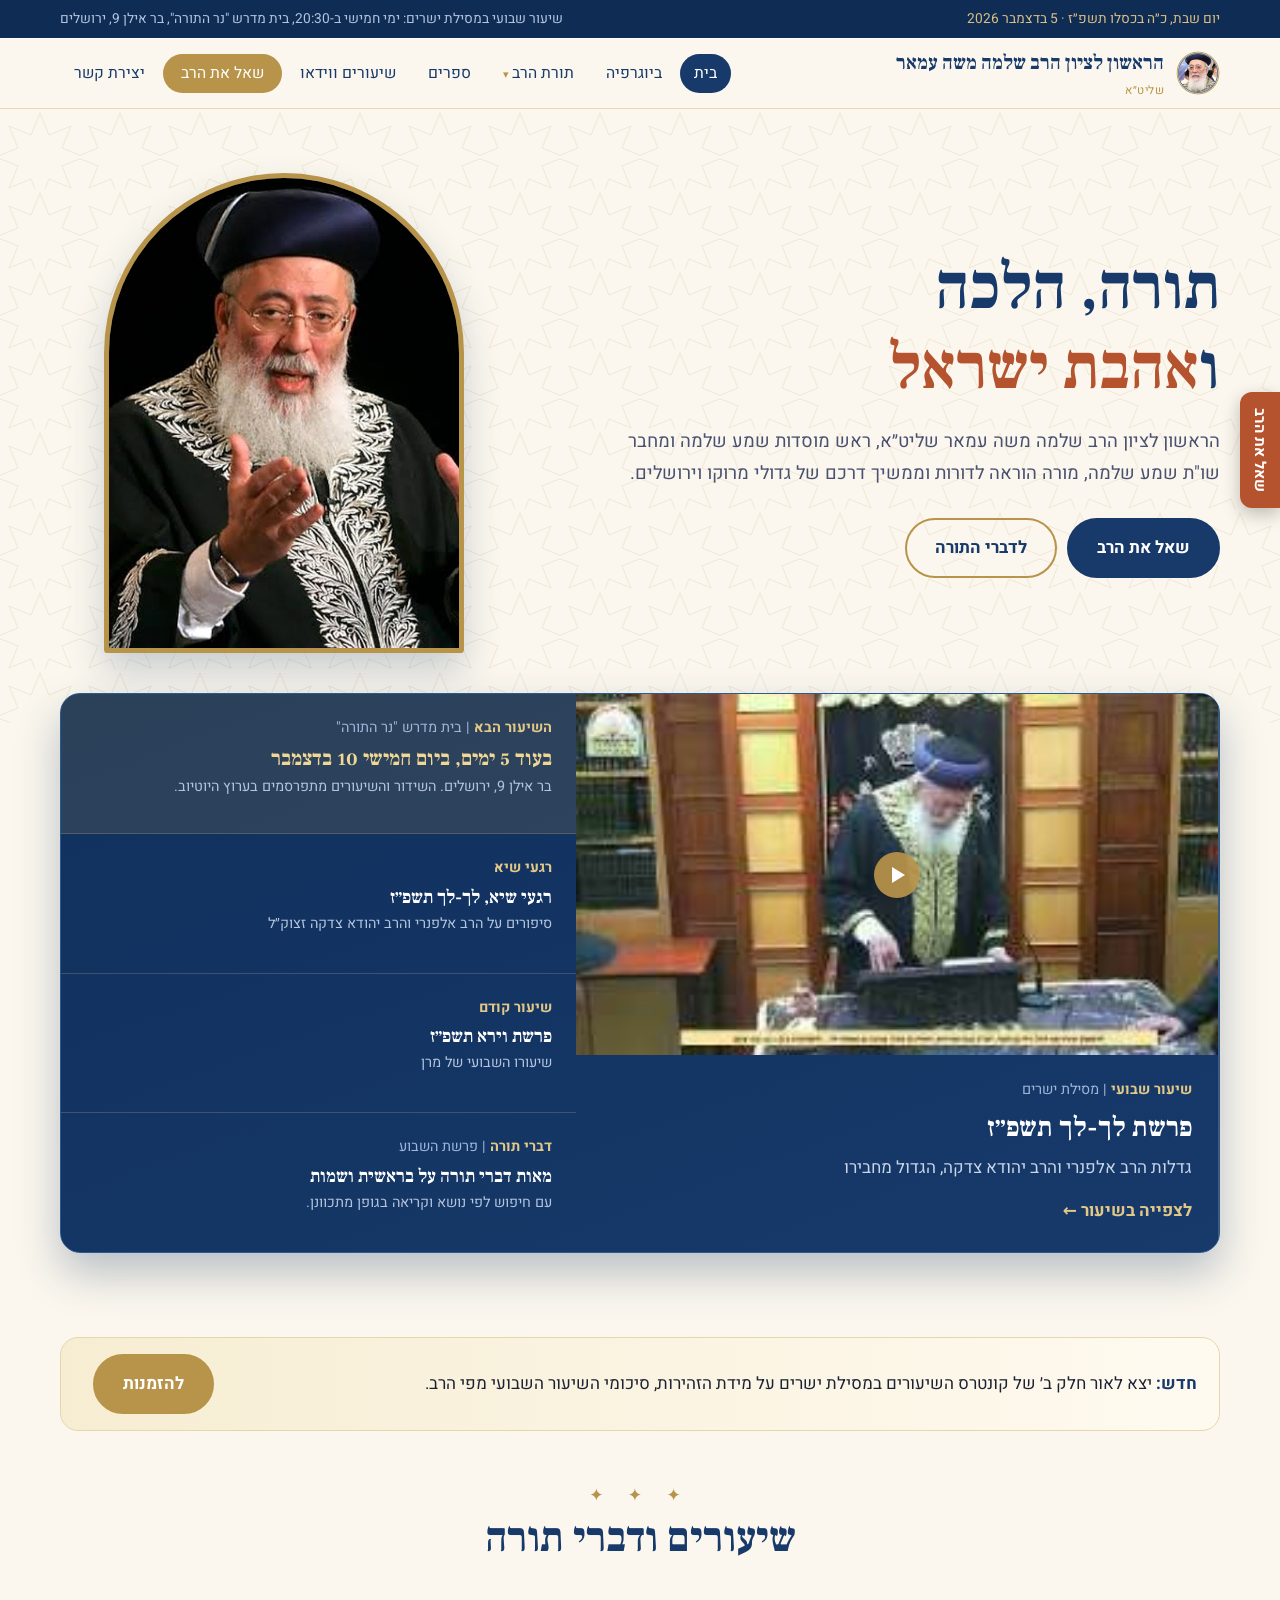
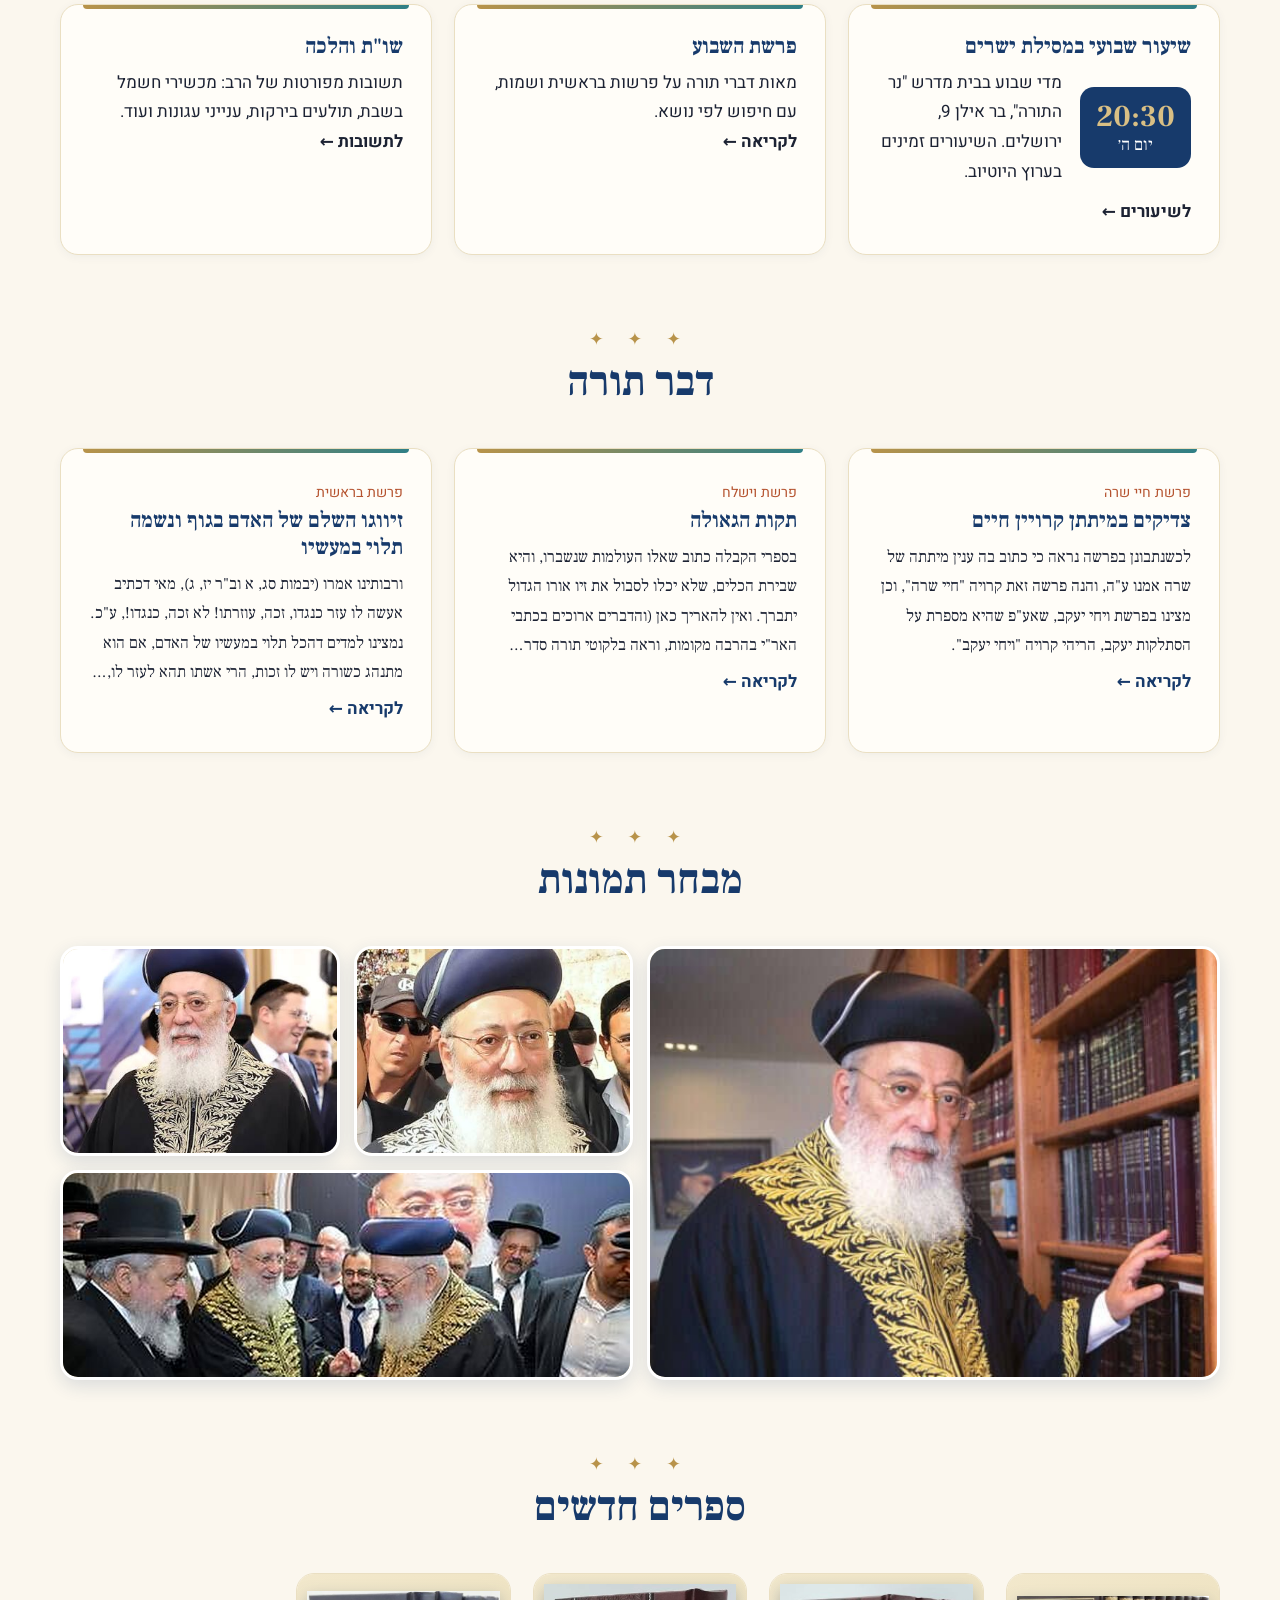
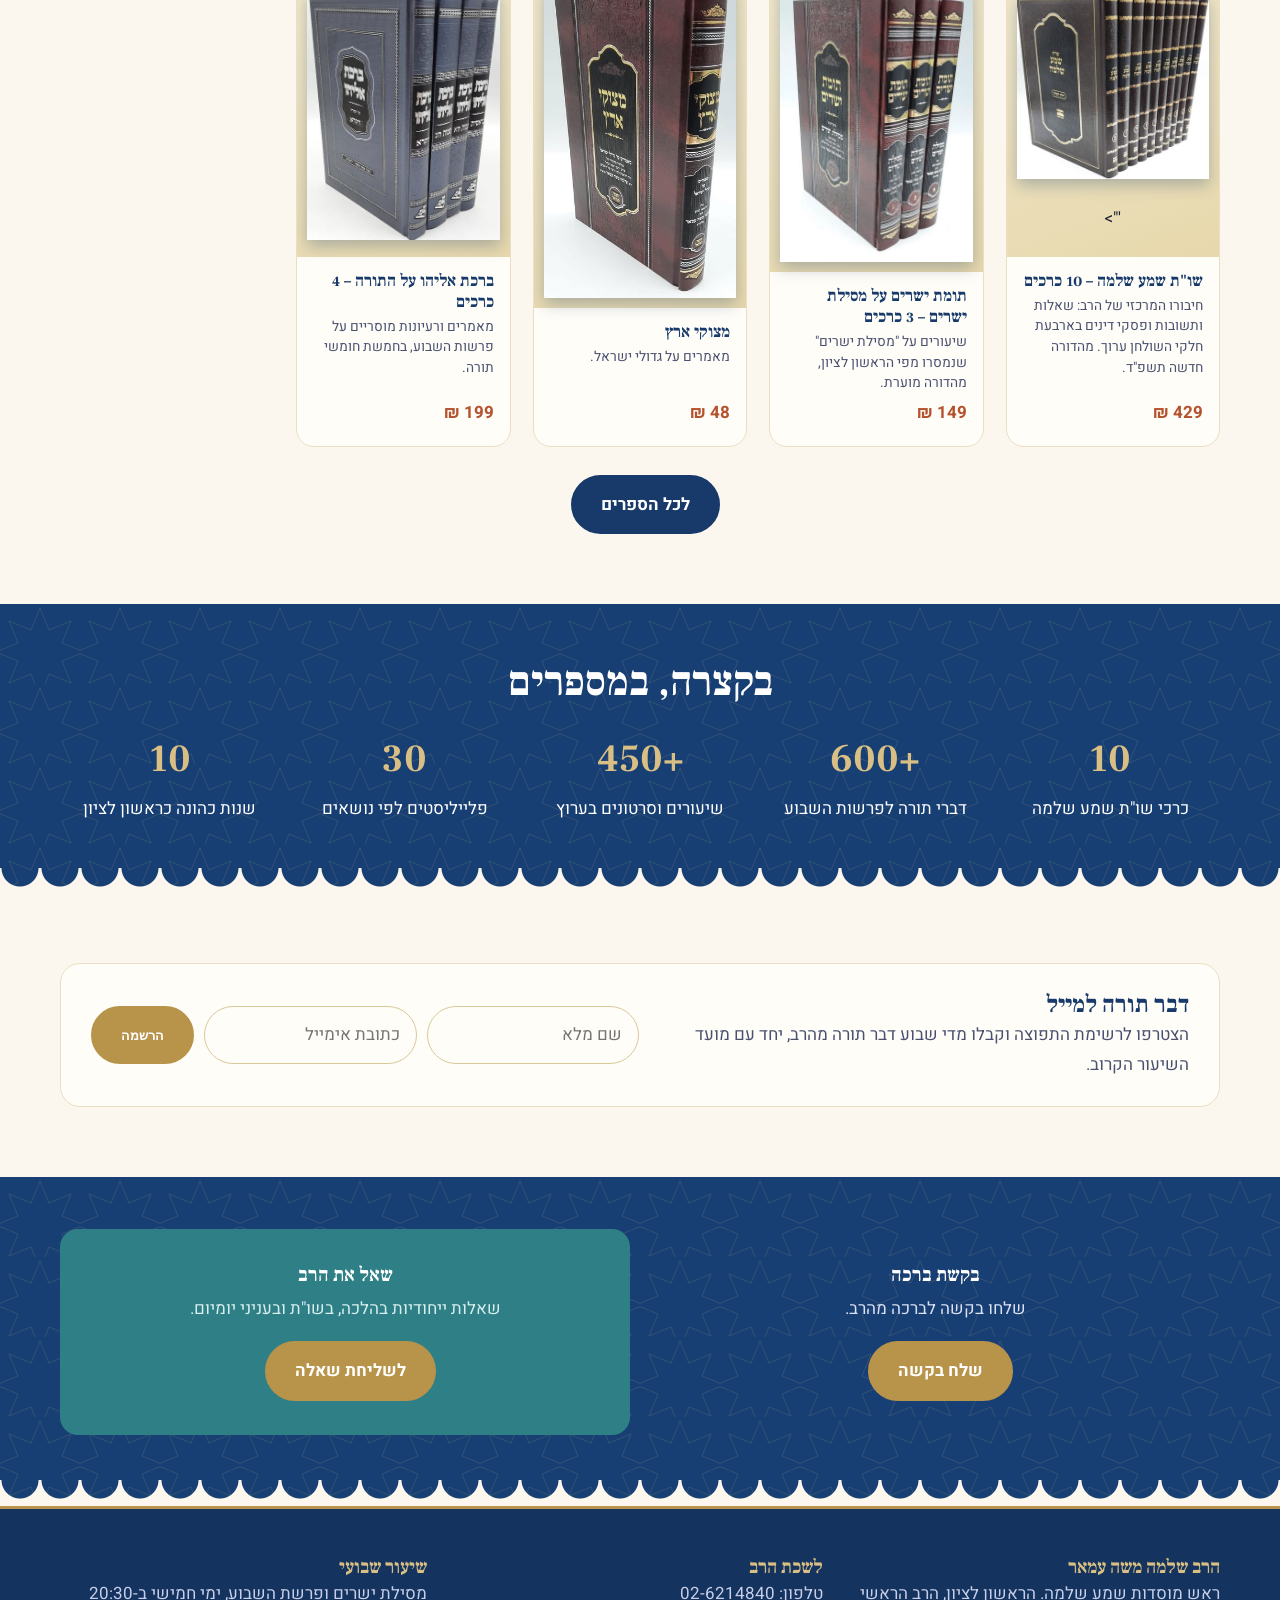
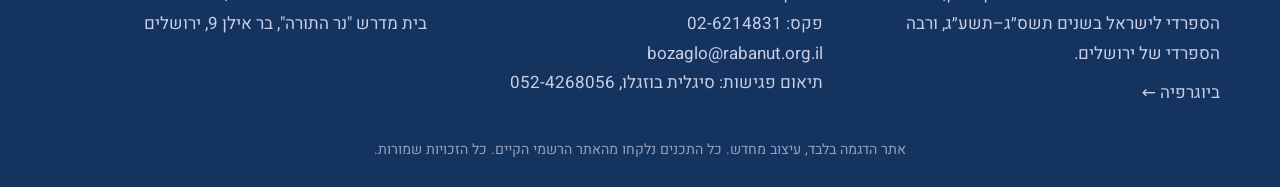
==== index.html @ 6f45eb33 "Add files via upload" ====
<!doctype html><html lang="he" dir="rtl"><head><meta charset="utf-8"><meta name="robots" content="noindex,nofollow"><meta name="viewport" content="width=device-width,initial-scale=1"><title>בית | הראשון לציון הרב שלמה משה עמאר</title><meta name="description" content="האתר הרשמי (הדגמה) של הראשון לציון הרב שלמה משה עמאר שליט״א"><link rel="preconnect" href="https://fonts.googleapis.com"><link href="https://fonts.googleapis.com/css2?family=Frank+Ruhl+Libre:wght@500;700;900&family=Heebo:wght@300;400;500;700&display=swap" rel="stylesheet"><link rel="stylesheet" href="style.css"><script src="app.js" defer></script><script src="reader.js" defer></script></head><body data-page="home">
<header><div class="wrap nav"><a class="brand" href="index.html"><img class="star" src="img/logo.png" alt="" width="44" height="44"><span>הראשון לציון הרב שלמה משה עמאר<small>שליט״א</small></span></a>
<button class="burger" aria-label="תפריט">☰</button><nav><ul><li><a href="index.html">בית</a></li><li><a href="bio.html">ביוגרפיה</a></li><li class="dd"><a href="parasha.html">תורת הרב</a><ul><li><a href="parasha.html">פרשת השבוע</a></li><li><a href="shut.html">שו"ת והלכה</a></li><li><a href="shira.html">שירה ותפילה</a></li></ul></li><li><a href="books.html">ספרים</a></li><li><a href="videos.html">שיעורים ווידאו</a></li><li><a href="ask.html">שאל את הרב</a></li><li><a href="contact.html">יצירת קשר</a></li></ul></nav></div></header>

<div class="hero zel"><div class="wrap"><div><h1>תורה, הלכה<br>ו<span>אהבת ישראל</span></h1><p>הראשון לציון הרב שלמה משה עמאר שליט״א, ראש מוסדות שמע שלמה ומחבר שו"ת שמע שלמה, מורה הוראה לדורות וממשיך דרכם של גדולי מרוקו וירושלים.</p><a class="btn" href="ask.html">שאל את הרב</a><a class="btn ghost" href="parasha.html">לדברי התורה</a></div>
<div class="arch photo"><img src="img/hero.jpg" alt="הראשון לציון הרב שלמה משה עמאר" width="600" height="400"></div></div></div>
<section class="board-s"><div class="wrap"><div class="board" id="board" aria-label="חדשות ושיעורים אחרונים"></div></div></section>
<section style="padding-bottom:20px"><div class="wrap"><div class="notice"><span><b>חדש:</b> יצא לאור חלק ב׳ של קונטרס השיעורים במסילת ישרים על מידת הזהירות, סיכומי השיעור השבועי מפי הרב.</span><a class="btn" href="contact.html#orders">להזמנות</a></div></div></section>
<section style="padding-top:30px"><div class="wrap"><div class="title"><div class="orn">✦ ✦ ✦</div><h2>שיעורים ודברי תורה</h2></div>
<div class="cards"><div class="card"><h3>שיעור שבועי במסילת ישרים</h3><div class="lesson"><div class="time"><b>20:30</b>יום ה׳</div><p>מדי שבוע בבית מדרש "נר התורה", בר אילן 9, ירושלים. השיעורים זמינים בערוץ היוטיוב.</p></div><p style="margin-top:10px"><a href="videos.html"><b>לשיעורים ←</b></a></p></div>
<div class="card"><h3>פרשת השבוע</h3><p>מאות דברי תורה על פרשות בראשית ושמות, עם חיפוש לפי נושא.</p><p><a href="parasha.html"><b>לקריאה ←</b></a></p></div>
<div class="card"><h3>שו"ת והלכה</h3><p>תשובות מפורטות של הרב: מכשירי חשמל בשבת, תולעים בירקות, ענייני עגונות ועוד.</p><p><a href="shut.html"><b>לתשובות ←</b></a></p></div></div></div></section>
<section style="padding-top:0"><div class="wrap"><div class="title"><div class="orn">✦ ✦ ✦</div><h2>דבר תורה</h2></div><div class="cards" id="dvar"></div></div></section>
<section style="padding-top:0"><div class="wrap"><div class="title"><div class="orn">✦ ✦ ✦</div><h2>מבחר תמונות</h2></div><div class="gal" id="gal"><figure class="g big"><img loading="lazy" src="img/g6.jpg" alt="בספרייה"></figure><figure class="g"><img loading="lazy" src="img/g4.jpg" alt="פורטרט בבית המדרש"></figure><figure class="g"><img loading="lazy" src="img/g5.jpg" alt="באירוע"></figure><figure class="g wide"><img loading="lazy" src="img/g1.jpg" alt="פגישה באירוע"></figure></div></div></section>
<section style="padding-top:0"><div class="wrap"><div class="title"><div class="orn">✦ ✦ ✦</div><h2>ספרים חדשים</h2></div><div class="books" id="featured"></div><p style="text-align:center;margin-top:28px"><a class="btn" href="books.html" style="background:var(--blue);color:#fff;border-color:var(--blue)">לכל הספרים</a></p></div></section>
<div class="band zel stats-b"><div class="wrap"><div class="title"><h2>בקצרה, במספרים</h2></div><div class="stats"><div class="stat"><b>10</b>כרכי שו"ת שמע שלמה</div><div class="stat"><b>600+</b>דברי תורה לפרשות השבוע</div><div class="stat"><b>450+</b>שיעורים וסרטונים בערוץ</div><div class="stat"><b>30</b>פלייליסטים לפי נושאים</div><div class="stat"><b>10</b>שנות כהונה כראשון לציון</div></div></div></div>
<section><div class="wrap"><form class="newsl"><div><h2>דבר תורה למייל</h2><p>הצטרפו לרשימת התפוצה וקבלו מדי שבוע דבר תורה מהרב, יחד עם מועד השיעור הקרוב.</p></div><div class="nf"><input type="text" placeholder="שם מלא" aria-label="שם מלא"><input type="email" placeholder="כתובת אימייל" aria-label="אימייל"><button class="btn" type="submit">הרשמה</button></div></form></div></section>
<div class="band zel"><div class="wrap ask"><div class="cta"><h3>בקשת ברכה</h3><p>שלחו בקשה לברכה מהרב.</p><a class="btn" href="contact.html">שלח בקשה</a></div><div class="cta terra"><h3>שאל את הרב</h3><p>שאלות ייחודיות בהלכה, בשו"ת ובעניני יומיום.</p><a class="btn" href="ask.html">לשליחת שאלה</a></div></div></div><footer><div class="wrap"><div class="cols"><div><h3>הרב שלמה משה עמאר</h3><p>ראש מוסדות שמע שלמה. הראשון לציון, הרב הראשי הספרדי לישראל בשנים תשס״ג–תשע״ג, ורבה הספרדי של ירושלים.</p><p style="margin-top:10px"><a href="bio.html">ביוגרפיה ←</a></p></div><div><h3>לשכת הרב</h3><p>טלפון: 02-6214840<br>פקס: 02-6214831<br>bozaglo@rabanut.org.il<br>תיאום פגישות: סיגלית בוזגלו, 052-4268056</p></div><div><h3>שיעור שבועי</h3><p>מסילת ישרים ופרשת השבוע, ימי חמישי ב-20:30<br>בית מדרש "נר התורה", בר אילן 9, ירושלים</p></div></div><small>אתר הדגמה בלבד, עיצוב מחדש. כל התכנים נלקחו מהאתר הרשמי הקיים. כל הזכויות שמורות.</small></div></footer></body></html>
---- style.css ----
:root{--blue:#10285c;--blue2:#1b3d86;--gold:#c8a24b;--gold2:#e6cf8f;--ivory:#f8f2e4;--paper:#fffaf0;--terra:#b5532f;--ink:#1c2233;--r:18px}
*{box-sizing:border-box;margin:0}html{scroll-behavior:smooth}
body{font-family:'Heebo',system-ui,sans-serif;background:var(--ivory);color:var(--ink);line-height:1.75;font-size:17px;direction:rtl}
h1,h2,h3{font-family:'Frank Ruhl Libre',serif;color:var(--blue);line-height:1.25}
a{color:inherit;text-decoration:none}img{max-width:100%;display:block}
.wrap{width:min(1160px,100% - 32px);margin-inline:auto}
.zel{background-color:var(--blue);background-image:url("data:image/svg+xml,%3Csvg xmlns='http://www.w3.org/2000/svg' width='80' height='80' viewBox='0 0 80 80'%3E%3Cg fill='none' stroke='%23c8a24b' stroke-opacity='.28' stroke-width='1.2'%3E%3Cpath d='M40 4l9 22 22-9-9 22 22 9-22 9 9 22-22-9-9 22-9-22-22 9 9-22-22-9 22-9-9-22 22 9z'/%3E%3Ccircle cx='40' cy='40' r='9'/%3E%3C/g%3E%3C/svg%3E")}
/* header */
header{position:sticky;top:0;z-index:50;background:rgba(16,40,92,.97);backdrop-filter:blur(8px);border-bottom:3px solid var(--gold)}
.nav{display:flex;align-items:center;justify-content:space-between;height:70px}
.brand{display:flex;align-items:center;gap:12px;color:#fff;font-family:'Frank Ruhl Libre',serif;font-size:1.25rem;font-weight:700}
.brand small{display:block;font-family:Heebo;font-weight:400;font-size:.72rem;color:var(--gold2);letter-spacing:.5px}
.star{width:36px;height:36px;color:var(--gold)}
nav ul{display:flex;gap:4px;list-style:none;padding:0}
nav a{color:#fff;padding:8px 14px;border-radius:999px;font-size:.98rem;transition:.2s}
nav a:hover,nav a.on{background:var(--gold);color:var(--blue)}
.burger{display:none;background:none;border:0;color:#fff;font-size:30px;cursor:pointer}
@media(max-width:860px){.burger{display:block}nav{position:absolute;top:70px;inset-inline:0;background:var(--blue);max-height:0;overflow:hidden;transition:max-height .3s}
nav.open{max-height:420px;border-bottom:3px solid var(--gold)}nav ul{flex-direction:column;padding:12px 16px}nav a{display:block}}
/* hero */
.hero{color:#fff;padding:70px 0 90px;position:relative;overflow:hidden}
.hero .wrap{display:grid;grid-template-columns:1.2fr .8fr;gap:40px;align-items:center}
.hero h1{color:#fff;font-size:clamp(2.2rem,5.5vw,4rem)}
.hero h1 span{color:var(--gold2)}
.hero p{color:#e5e9f7;font-size:1.15rem;max-width:34em;margin:18px 0 28px}
.btn{display:inline-block;background:var(--gold);color:var(--blue);padding:13px 28px;border-radius:999px;font-weight:700;border:2px solid var(--gold);transition:.2s;margin-inline-end:10px}
.btn:hover{transform:translateY(-2px);background:var(--gold2)}
.btn.ghost{background:transparent;color:#fff;border-color:var(--gold2)}.btn.ghost:hover{background:rgba(255,255,255,.1)}
.arch{aspect-ratio:3/4;max-width:360px;margin-inline:auto;width:100%;border-radius:999px 999px 24px 24px;border:6px solid var(--gold);background:linear-gradient(160deg,#1b3d86,#0b1c44);display:grid;place-items:center;text-align:center;padding:30px;color:var(--gold2);box-shadow:0 20px 50px rgba(0,0,0,.35)}
.arch img{width:100%;height:100%;object-fit:cover;border-radius:inherit}
.arch span{font-size:.95rem;opacity:.85}
.hero::after,.band::after{content:"";position:absolute;inset-inline:0;bottom:-1px;height:26px;background:radial-gradient(circle at 20px 0,transparent 18px,var(--ivory) 19px) 0 0/40px 26px repeat-x}
@media(max-width:860px){.hero{padding:44px 0 70px}.hero .wrap{grid-template-columns:1fr}.arch{max-width:260px;order:-1}}
/* sections */
section{padding:70px 0}
.title{text-align:center;margin-bottom:40px}.title h2{font-size:clamp(1.8rem,4vw,2.6rem)}
.title .orn{color:var(--gold);letter-spacing:10px;font-size:1.1rem}
.cards{display:grid;grid-template-columns:repeat(auto-fit,minmax(260px,1fr));gap:22px}
.card{background:var(--paper);border:1px solid #e4d6ad;border-radius:var(--r);padding:28px;box-shadow:0 6px 18px rgba(16,40,92,.07);position:relative}
.card::before{content:"";position:absolute;inset-inline:22px;top:0;height:4px;background:var(--gold);border-radius:0 0 6px 6px}
.card h3{font-size:1.35rem;margin-bottom:8px}
.card .ic{font-size:30px;color:var(--gold);margin-bottom:6px}
.lesson{display:grid;grid-template-columns:auto 1fr;gap:18px;align-items:center}
.time{background:var(--blue);color:#fff;border-radius:14px;padding:12px 16px;text-align:center;font-family:'Frank Ruhl Libre';line-height:1.2}.time b{display:block;font-size:1.9rem;color:var(--gold2)}
.ask{display:grid;grid-template-columns:1fr 1fr;gap:20px}
@media(max-width:700px){.ask{grid-template-columns:1fr}}
.cta{border-radius:var(--r);padding:34px;color:#fff;text-align:center}.cta h3{color:#fff}.cta p{color:#dbe2f5;margin:6px 0 18px}
.cta.terra{background:var(--terra)}.cta.terra p{color:#fde7dc}
/* books */
.bar{display:flex;flex-wrap:wrap;gap:8px;justify-content:center;margin-bottom:28px}
.chip{border:2px solid var(--blue);background:transparent;color:var(--blue);padding:7px 18px;border-radius:999px;cursor:pointer;font:inherit;font-size:.95rem}
.chip.on,.chip:hover{background:var(--blue);color:#fff}
.books{display:grid;grid-template-columns:repeat(auto-fill,minmax(190px,1fr));gap:22px}
.book{background:var(--paper);border:1px solid #e4d6ad;border-radius:var(--r);overflow:hidden;display:flex;flex-direction:column;transition:.25s}
.book:hover{transform:translateY(-6px);box-shadow:0 16px 30px rgba(16,40,92,.18)}
.cover{aspect-ratio:3/4;background:var(--blue);display:grid;place-items:center;padding:10px;position:relative}
.cover img{width:100%;height:100%;object-fit:contain;filter:drop-shadow(0 6px 10px rgba(0,0,0,.4))}
.cover .ph{color:var(--gold2);font-family:'Frank Ruhl Libre';text-align:center;font-size:1.2rem;padding:14px;border:2px solid var(--gold);border-radius:12px}
.book .info{padding:14px 16px 18px;display:flex;flex-direction:column;gap:4px;flex:1}
.book h3{font-size:1.05rem}.book p{font-size:.86rem;color:#4a5170;line-height:1.5;flex:1}
.price{color:var(--terra);font-weight:700}
/* bio */
.timeline{position:relative;max-width:760px;margin:auto;padding-inline-start:30px;border-inline-start:3px solid var(--gold)}
.tl{position:relative;margin-bottom:26px}.tl::before{content:"";position:absolute;inset-inline-start:-40px;top:8px;width:16px;height:16px;border-radius:50%;background:var(--blue);border:3px solid var(--gold)}
.tl b{font-family:'Frank Ruhl Libre';color:var(--terra);font-size:1.1rem}
.stats{display:grid;grid-template-columns:repeat(auto-fit,minmax(150px,1fr));gap:16px;text-align:center}
.stat b{display:block;font-family:'Frank Ruhl Libre';font-size:2.4rem;color:var(--gold2)}
/* video */
.vids{display:grid;grid-template-columns:repeat(auto-fill,minmax(280px,1fr));gap:22px}
.vid{border-radius:var(--r);overflow:hidden;background:var(--paper);border:1px solid #e4d6ad}
.vid .frame{aspect-ratio:16/9;background:var(--blue);display:grid;place-items:center;color:var(--gold2);text-align:center}
.vid iframe{width:100%;height:100%;border:0}.vid h3{padding:12px 16px 16px;font-size:1.05rem}
.band{color:#fff;position:relative;padding:56px 0 76px}.band h2{color:#fff}
/* forms */
form{display:grid;gap:14px;max-width:560px;margin:auto}
input,textarea,select{font:inherit;padding:13px 16px;border:2px solid #d9c892;border-radius:12px;background:#fff;width:100%;direction:rtl}
input:focus,textarea:focus{outline:3px solid var(--gold2);border-color:var(--gold)}
footer{background:#0b1c44;color:#c7cfe8;padding:46px 0 24px;border-top:4px solid var(--gold)}
footer .cols{display:grid;grid-template-columns:repeat(auto-fit,minmax(220px,1fr));gap:30px}footer h3{color:var(--gold2);font-size:1.2rem}
footer small{display:block;text-align:center;margin-top:30px;opacity:.7}
.page-h{color:#fff;padding:54px 0 70px;text-align:center;position:relative}.page-h h1{color:#fff;font-size:clamp(2rem,5vw,3rem)}.page-h p{color:var(--gold2)}
.page-h::after{content:"";position:absolute;inset-inline:0;bottom:-1px;height:26px;background:radial-gradient(circle at 20px 0,transparent 18px,var(--ivory) 19px) 0 0/40px 26px repeat-x}
.note{background:#fff3cf;border:1px dashed var(--gold);border-radius:12px;padding:12px 16px;font-size:.9rem;margin-bottom:24px;text-align:center}
.prose{max-width:760px;margin:auto}.prose p{margin-bottom:16px}
@media(prefers-reduced-motion:reduce){*{transition:none!important;scroll-behavior:auto!important}}
@media(max-width:520px){.brand{font-size:.92rem;gap:8px;line-height:1.2}.brand small{display:none}.star{width:30px;height:30px;flex:none}.nav{height:64px}nav{top:64px}}
/* soft modern moroccan refinement */
:root{--blue:#173a6b;--blue2:#2a5a8f;--gold:#b8934a;--gold2:#d9bf84;--ivory:#fbf7ee;--paper:#fffdf8;--terra:#b5532f;--teal:#2f7f86}
body{background:var(--ivory)}
.zel{background-color:#183f73;background-image:url("data:image/svg+xml,%3Csvg xmlns='http://www.w3.org/2000/svg' width='80' height='80' viewBox='0 0 80 80'%3E%3Cg fill='none' stroke='%23d9bf84' stroke-opacity='.13' stroke-width='1'%3E%3Cpath d='M40 4l9 22 22-9-9 22 22 9-22 9 9 22-22-9-9 22-9-22-22 9 9-22-22-9 22-9-9-22 22 9z'/%3E%3C/g%3E%3C/svg%3E")}
header{background:rgba(251,247,238,.96);border-bottom:1px solid #e6d9b4;box-shadow:0 1px 0 #fff inset}
.brand{color:var(--blue)}.brand small{color:var(--gold)}.star{color:var(--gold)}
nav a{color:var(--blue)}nav a:hover,nav a.on{background:var(--blue);color:#fff}
.burger{color:var(--blue)}
@media(max-width:860px){nav{background:var(--ivory)}nav.open{border-bottom:1px solid #e6d9b4}}
.hero.zel{background-color:var(--ivory);background-image:url("data:image/svg+xml,%3Csvg xmlns='http://www.w3.org/2000/svg' width='80' height='80' viewBox='0 0 80 80'%3E%3Cg fill='none' stroke='%23b8934a' stroke-opacity='.16' stroke-width='1'%3E%3Cpath d='M40 4l9 22 22-9-9 22 22 9-22 9 9 22-22-9-9 22-9-22-22 9 9-22-22-9 22-9-9-22 22 9z'/%3E%3C/g%3E%3C/svg%3E");color:var(--ink)}
.hero h1{color:var(--blue)}.hero h1 span{color:var(--terra)}.hero p{color:#4a5170}
.hero .btn{background:var(--blue);border-color:var(--blue);color:#fff}.hero .btn:hover{background:var(--blue2)}
.hero .btn.ghost{background:transparent;color:var(--blue);border-color:var(--gold)}.hero .btn.ghost:hover{background:#f3ead2}
.arch{border:0;background:none;box-shadow:none;padding:0;border-radius:0;aspect-ratio:3/4}.arch svg{width:100%;height:100%;filter:drop-shadow(0 14px 22px rgba(23,58,107,.18))}
.hero::after{background:radial-gradient(circle at 20px 0,transparent 18px,var(--ivory) 19px) 0 0/40px 26px repeat-x}
.hero.zel::after{display:none}
.hero{padding:64px 0 70px}
.page-h.zel{background-color:var(--ivory);background-image:none;border-bottom:1px solid #e6d9b4}.page-h.zel h1{color:var(--blue)}.page-h.zel p{color:var(--terra)}.page-h.zel::after{display:none}
.title .orn{color:var(--gold)}
.card{border-color:#eadfc2;box-shadow:0 2px 10px rgba(23,58,107,.05)}.card::before{background:linear-gradient(90deg,var(--gold),var(--teal))}
.btn{background:var(--gold);color:#fff}.btn:hover{background:#a37f38}
.cta.terra{background:var(--teal)}.cta.terra p{color:#d8efef}
.band.zel{padding:52px 0 70px}
.cover{background:linear-gradient(160deg,#f2e8cc,#e7d8ac)}
.cover img{filter:drop-shadow(0 6px 8px rgba(23,58,107,.3))}
.cover .ph{color:var(--blue);border-color:var(--gold)}
.book{border-color:#eadfc2}
footer{background:#14335f}

.chanbar{display:flex;flex-wrap:wrap;gap:16px 28px;justify-content:space-between;align-items:center;margin-bottom:28px;padding-bottom:24px;border-bottom:1px solid #eadfc2}
.chanbar h2{font-size:1.6rem}.chanbar p{max-width:38em;color:#4a5170}
.vids2{display:grid;grid-template-columns:repeat(auto-fill,minmax(270px,1fr));gap:22px}
.vcard{display:flex;flex-direction:column;background:var(--paper);border:1px solid #eadfc2;border-radius:var(--r);overflow:hidden;transition:.25s}
.vcard:hover{transform:translateY(-5px);box-shadow:0 14px 28px rgba(23,58,107,.14)}
.vplay{position:relative;aspect-ratio:16/9;background:linear-gradient(160deg,#173a6b,#2a5a8f);color:#d9bf84;display:grid;place-items:center}
.vplay svg{height:78%}
.vk{position:absolute;top:10px;inset-inline-start:10px;background:rgba(251,247,238,.95);color:var(--blue);font-size:.78rem;padding:2px 10px;border-radius:999px}
.vbody{padding:14px 16px 18px;display:flex;flex-direction:column;gap:4px;flex:1}
.vbody time{font-size:.82rem;color:var(--terra)}.vbody h3{font-size:1.1rem}.vbody p{font-size:.9rem;color:#4a5170;line-height:1.5;flex:1}
.vgo{color:var(--blue);font-size:.92rem;margin-top:6px}

.arch.photo{border-radius:999px 999px 20px 20px;overflow:hidden;border:5px solid var(--gold);background:#e7d8ac;box-shadow:0 18px 36px rgba(23,58,107,.22)}
.arch.photo img{width:100%;height:100%;object-fit:cover;object-position:28% 30%;border-radius:0}

.star{width:44px;height:44px;flex:none}
@media(max-width:520px){.star{width:36px;height:36px}}
.gal{display:grid;grid-template-columns:repeat(4,1fr);grid-auto-rows:210px;gap:14px}
.g{margin:0;overflow:hidden;border-radius:var(--r);border:3px solid #fff;box-shadow:0 6px 18px rgba(23,58,107,.14);cursor:zoom-in;background:#e7d8ac}
.g img{width:100%;height:100%;object-fit:cover;transition:transform .5s}.g:hover img{transform:scale(1.05)}
.g.big{grid-row:span 2;grid-column:span 2}.g.wide{grid-column:span 2}
@media(max-width:760px){.gal{grid-template-columns:repeat(2,1fr);grid-auto-rows:160px}.g.big{grid-column:span 2}}
.lb{border:0;padding:0;background:transparent;max-width:min(92vw,900px)}.lb::backdrop{background:rgba(11,28,68,.85)}
.lb img{width:100%;max-height:86vh;object-fit:contain;border-radius:12px;display:block}
.portrait{margin:0 auto;max-width:760px;border-radius:var(--r);overflow:hidden;border:4px solid var(--gold);box-shadow:0 14px 30px rgba(23,58,107,.2)}
.portrait img{width:100%;aspect-ratio:3/2;object-fit:cover;object-position:50% 25%}

.g.full{grid-column:span 4}.g img{object-position:50% 18%}
@media(max-width:760px){.g.full{grid-column:span 2}}
/* ---- v2: dropdown nav, reader, tiles ---- */
nav ul{align-items:center}
nav .dd{position:relative}
nav .dd>ul{display:none;position:absolute;top:100%;inset-inline-start:0;min-width:190px;flex-direction:column;gap:2px;padding:8px;background:var(--paper);border:1px solid #e6d9b4;border-radius:14px;box-shadow:0 14px 30px rgba(23,58,107,.16);z-index:60}
nav .dd:hover>ul,nav .dd:focus-within>ul{display:flex}
nav .dd>a::after{content:" ▾";font-size:.7em;color:var(--gold)}
nav .dd>ul a{display:block;border-radius:10px;padding:8px 14px;white-space:nowrap}
@media(max-width:1020px){nav a{padding:8px 10px;font-size:.92rem}}
@media(max-width:860px){nav .dd>ul{display:flex;position:static;box-shadow:none;border:0;background:transparent;padding:0 14px 6px 0;min-width:0}nav .dd>a::after{content:""}nav ul{align-items:stretch}}
.tiles{display:grid;grid-template-columns:repeat(auto-fill,minmax(210px,1fr));gap:16px}
.tile{display:flex;flex-direction:column;gap:2px;background:var(--paper);border:1px solid #eadfc2;border-radius:var(--r);padding:18px 20px;transition:.2s;position:relative;overflow:hidden}
.tile:hover{transform:translateY(-4px);box-shadow:0 12px 24px rgba(23,58,107,.12);border-color:var(--gold)}
.tile b{font-family:'Frank Ruhl Libre',serif;font-size:1.25rem;color:var(--blue)}.tile span{font-size:.86rem;color:#6a6f88}
.tile::after{content:"";position:absolute;inset-inline-end:-18px;bottom:-18px;width:70px;height:70px;background:url("data:image/svg+xml,%3Csvg xmlns='http://www.w3.org/2000/svg' viewBox='0 0 40 40'%3E%3Cpath d='M20 2l5 12 13-5-5 13 12 5-12 5 5 13-13-5-5 12-5-12-13 5 5-13L2 20l12-5-5-13 13 5z' fill='none' stroke='%23b8934a' stroke-opacity='.3' stroke-width='1.4'/%3E%3C/svg%3E") center/contain no-repeat}
.sec-h{display:flex;align-items:baseline;gap:14px;margin:34px 0 16px}.sec-h h2{font-size:1.7rem}.sec-h small{color:#6a6f88}
.search{display:flex;gap:10px;max-width:640px;margin:0 auto 34px}.search input{flex:1}
.hits{display:grid;gap:12px;margin-bottom:30px}
.hit{display:block;background:var(--paper);border:1px solid #eadfc2;border-radius:14px;padding:14px 18px}.hit:hover{border-color:var(--gold)}
.hit b{color:var(--blue);font-family:'Frank Ruhl Libre',serif;font-size:1.1rem}.hit small{color:var(--terra);margin-inline-start:8px}.hit p{font-size:.9rem;color:#4a5170;margin-top:4px;line-height:1.6}
mark{background:#f3e3a8;color:inherit;border-radius:3px;padding:0 2px}
.alist{display:grid;gap:12px}
.arow{display:block;background:var(--paper);border:1px solid #eadfc2;border-radius:14px;padding:16px 20px;transition:.2s}
.arow:hover{border-color:var(--gold);transform:translateX(-3px)}
.arow h3{font-size:1.15rem}.arow p{font-size:.9rem;color:#5a607a;margin-top:4px;line-height:1.6;display:-webkit-box;-webkit-line-clamp:2;-webkit-box-orient:vertical;overflow:hidden}
.crumb{font-size:.9rem;color:#6a6f88;margin-bottom:10px}.crumb a{color:var(--terra)}
.read{max-width:760px;margin:0 auto;background:var(--paper);border:1px solid #eadfc2;border-radius:var(--r);padding:clamp(22px,5vw,52px);box-shadow:0 10px 30px rgba(23,58,107,.07)}
.read h1{font-size:clamp(1.6rem,4vw,2.3rem);margin-bottom:8px}
.read .tools{display:flex;gap:8px;margin:12px 0 22px;padding-bottom:16px;border-bottom:1px solid #eadfc2}
.read .tools button{border:1px solid #d9c892;background:#fff;border-radius:999px;padding:4px 14px;cursor:pointer;font:inherit;color:var(--blue)}
.read .body{font-family:'Frank Ruhl Libre',serif;font-size:var(--fs,1.18rem);line-height:2}
.read .body p{margin-bottom:1em;text-align:justify;hyphens:auto}
.read .body p.verse{color:var(--blue);font-weight:700;background:linear-gradient(90deg,transparent,#f6edd2 40%);border-inline-start:3px solid var(--gold);padding:6px 16px;border-radius:0 8px 8px 0}
.read .body p.date{font-family:Heebo;font-size:.9rem;color:#6a6f88;text-align:start}
.poem p{text-align:center!important;margin-bottom:.15em!important}.poem p.date{margin-bottom:1.2em!important}
.pn{display:flex;justify-content:space-between;gap:14px;margin-top:34px;padding-top:20px;border-top:1px solid #eadfc2;flex-wrap:wrap}
.pn a{color:var(--blue);font-weight:700;max-width:46%}.pn a small{display:block;font-weight:400;color:#6a6f88}
.vrows{display:grid;gap:10px}
.vrow{display:flex;align-items:center;gap:14px;background:var(--paper);border:1px solid #eadfc2;border-radius:14px;padding:12px 16px}
.vrow:hover{border-color:var(--gold)}.vrow i{flex:none;width:38px;height:38px;border-radius:50%;background:var(--blue);color:var(--gold2);display:grid;place-items:center;font-style:normal;font-size:.8rem}
.vrow span{min-width:0}
.notice{background:linear-gradient(90deg,#f6edd2,#fffaf0);border:1px solid #e5d7a8;border-radius:var(--r);padding:16px 22px;display:flex;gap:14px;align-items:center;flex-wrap:wrap;justify-content:space-between}
.notice b{color:var(--blue)}
.loading{text-align:center;padding:50px;color:#6a6f88}
.bio-grid{display:grid;grid-template-columns:260px 1fr;gap:40px;align-items:start}
@media(max-width:860px){.bio-grid{grid-template-columns:1fr}.bio-side{position:static}.bio-side .portrait{max-width:320px;margin:0 auto!important}}
.bio-side{position:sticky;top:90px;display:grid;gap:14px}
.bio-side a{display:block;padding:8px 14px;border-radius:10px;color:var(--blue)}.bio-side a:hover{background:#f3ead2}
.bio-text h2{font-size:1.6rem;margin:38px 0 10px;scroll-margin-top:90px}.bio-text h2:first-child{margin-top:0}
.bio-text p{margin-bottom:14px}
.quote{border-inline-start:4px solid var(--gold);background:#f6edd2;border-radius:0 12px 12px 0;padding:16px 22px;font-family:'Frank Ruhl Libre',serif;font-size:1.3rem;color:var(--blue);margin:22px 0}
.chips{display:flex;flex-wrap:wrap;gap:8px}.chips span{background:#f3ead2;border-radius:999px;padding:4px 14px;font-size:.9rem}
.page-h{padding:38px 0 46px}

.tl{list-style:none;margin:18px 0 0;padding:0 24px 0 0;border-right:2px solid var(--gold)}
.tl li{position:relative;padding:0 0 16px;display:flex;gap:14px;align-items:baseline}
.tl li:before{content:"";position:absolute;right:-31px;top:9px;width:10px;height:10px;border-radius:50%;background:var(--ivory);border:2px solid var(--gold)}
.tl b{font-family:'Frank Ruhl Libre',serif;color:var(--terra);font-size:1.15rem;min-width:52px}
.tl span{color:var(--blue)}

.vplay img{position:absolute;inset:0;width:100%;height:100%;object-fit:cover}
.vplay:has(img) svg{display:none}
.pb{position:absolute;inset:0;margin:auto;width:46px;height:46px;border-radius:50%;background:rgba(184,147,74,.92);box-shadow:0 4px 14px rgba(0,0,0,.35)}
.pb:after{content:"";position:absolute;inset:0;margin:auto;border-style:solid;border-width:8px 0 8px 13px;border-color:transparent transparent transparent #fff;width:0;height:0;transform:translateX(2px)}
.vplay:not(:has(img)) .pb{display:none}
.vtg{display:grid;grid-template-columns:repeat(auto-fill,minmax(200px,1fr));gap:16px;margin:10px 0 6px}
.vt{display:flex;flex-direction:column;background:var(--paper);border:1px solid #eadfc2;border-radius:14px;overflow:hidden;transition:.2s}
.vt:hover{transform:translateY(-3px);border-color:var(--gold);box-shadow:0 10px 22px rgba(23,58,107,.14)}
.vt .vplay{border-radius:0}.vt .pb{width:38px;height:38px}
.vt span{padding:10px 12px 14px;font-size:.92rem;line-height:1.45;color:var(--blue)}
.vh{margin:26px 0 6px;font-size:1.15rem;color:var(--terra)}
@media(max-width:860px){.bio-side{position:static!important}}

.board-s{padding:0 0 14px;margin-top:-30px;position:relative;z-index:2}
.board{display:grid;grid-template-columns:1.25fr 1fr;gap:0;background:linear-gradient(160deg,#10305c,#173a6b);border-radius:20px;overflow:hidden;box-shadow:0 20px 44px rgba(16,48,92,.28);border:1px solid #2a5a8f}
.bmain{display:flex;flex-direction:column;color:#fff;border-inline-start:1px solid rgba(217,191,132,.25)}
.bth{position:relative;aspect-ratio:16/9;background:#0b2548}.bth img{position:absolute;inset:0;width:100%;height:100%;object-fit:cover}
.bt{padding:22px 26px 26px;display:flex;flex-direction:column;gap:8px}.bt h2{color:#fff;font-size:1.7rem;line-height:1.25}.bt p{color:#c9d6ea}
.tag{font-size:.9rem;color:#9fb7da}.tag b{color:#e2c887;font-weight:700}
.bgo{color:#e2c887;font-weight:700;margin-top:6px}
.bside{display:flex;flex-direction:column}
.bit{display:block;padding:18px 24px;color:#fff;border-bottom:1px solid rgba(217,191,132,.22);transition:.2s;flex:1}
.bit:last-child{border-bottom:0}a.bit:hover{background:rgba(255,255,255,.06)}
.bit h3{color:#fff;font-size:1.15rem;margin:4px 0}.bit p{color:#b4c4de;font-size:.9rem;line-height:1.5;display:-webkit-box;-webkit-line-clamp:2;-webkit-box-orient:vertical;overflow:hidden}
.bit.next{background:rgba(184,147,74,.16)}.bit.next h3{color:#f0d894;font-size:1.3rem}
@media(max-width:860px){.board{grid-template-columns:1fr}.bmain{border:0}}
.stats-b .title{margin-bottom:18px}
.newsl{display:flex;flex-wrap:wrap;gap:20px 40px;align-items:center;justify-content:space-between;background:var(--paper);border:1px solid #eadfc2;border-radius:20px;padding:26px 30px}
.newsl h2{font-size:1.5rem}.newsl p{color:#4a5170;max-width:30em}
.nf{display:flex;flex-wrap:wrap;gap:10px;flex:1;min-width:260px;justify-content:flex-end}
.nf input{flex:1;min-width:150px;padding:13px 16px;border:1px solid #d9c99a;border-radius:999px;background:#fffdf7;font:inherit}
.nf .btn{margin:0;cursor:pointer}
nav a[href="ask.html"]{background:var(--gold);color:#fff!important;border-radius:999px;padding:8px 18px}
nav a[href="ask.html"]:hover{background:#a37f38}
.newsl{max-width:none!important;width:100%;margin:0!important}
.stat b{direction:ltr;unicode-bidi:embed}

.strip{background:#0f2c55;color:#d9bf84;font-size:.86rem}.strip .wrap{display:flex;flex-wrap:wrap;gap:4px 24px;justify-content:space-between;padding-block:7px}.strip .sl{color:#b4c4de}
@media(max-width:700px){.strip .sl{display:none}.strip .wrap{justify-content:center}}
.tools .sp{flex:1}
#asktab{position:fixed;inset-inline-start:0;top:50%;z-index:60;transform:translateY(-50%)}
#asktab .at{writing-mode:vertical-rl;background:var(--terra);color:#fff;border:0;padding:16px 9px;border-radius:0 12px 12px 0;font:700 .95rem Heebo,sans-serif;cursor:pointer;box-shadow:0 6px 18px rgba(0,0,0,.25)}
[dir=rtl] #asktab .at{border-radius:12px 0 0 12px}
#asktab .ap{position:absolute;top:50%;transform:translateY(-50%);inset-inline-start:42px;width:min(320px,calc(100vw - 70px));background:var(--ivory);border:1px solid #d9c99a;border-radius:16px;padding:18px;box-shadow:0 18px 40px rgba(16,48,92,.3)}
#asktab .ap[hidden]{display:none}#asktab h3{margin:0 0 4px}#asktab p{font-size:.88rem;color:#4a5170;margin:0 0 10px}
#asktab form{display:grid;gap:8px}#asktab input,#asktab textarea{padding:10px 12px;border:1px solid #d9c99a;border-radius:10px;font:inherit;background:#fffdf7;width:100%}
#asktab .btn{margin:0;cursor:pointer}#asktab .ax{position:absolute;top:6px;inset-inline-end:10px;background:none;border:0;font-size:1.5rem;cursor:pointer;color:#4a5170}
.tilebar{display:grid!important;grid-template-columns:repeat(auto-fill,minmax(160px,1fr));gap:12px;margin-bottom:10px}
.tilebar .chip{border-radius:12px;padding:16px 14px;text-align:right;background:var(--paper);border:1px solid #eadfc2;border-bottom:3px solid var(--gold);font-weight:700;color:var(--blue);margin:0}
.tilebar .chip.on{background:var(--blue);color:#fff;border-color:var(--blue);border-bottom-color:var(--gold)}
@media print{.strip,#asktab,header,footer,.tools,.pn,.newsl{display:none!important}}
@media(max-width:700px){#asktab{top:auto;bottom:16px;transform:none;inset-inline-start:12px}#asktab .at{writing-mode:horizontal-tb;border-radius:999px!important;padding:11px 18px}#asktab .ap{top:auto;bottom:54px;transform:none;inset-inline-start:0}}
#vmodal{position:fixed;inset:0;z-index:100;background:rgba(8,20,40,.82);display:grid;place-items:center;padding:16px}
#vmodal[hidden]{display:none}
.vm-box{position:relative;width:min(960px,100%);background:#0b2548;border-radius:16px;overflow:hidden;box-shadow:0 30px 70px rgba(0,0,0,.5)}
.vm-stage{aspect-ratio:16/9;background:#000}.vm-stage iframe{width:100%;height:100%;border:0;display:block}
.vm-bar{display:flex;gap:12px;align-items:center;justify-content:space-between;padding:12px 18px;color:#fff;flex-wrap:wrap}.vm-t{font-weight:500}
.vm-bar .btn{margin:0;padding:8px 20px}
.vm-x{position:absolute;top:8px;inset-inline-start:10px;z-index:2;width:36px;height:36px;border-radius:50%;border:0;background:rgba(0,0,0,.55);color:#fff;font-size:1.4rem;cursor:pointer}
.vm-fb{position:relative;width:100%;height:100%;display:grid;place-items:center;text-align:center;color:#fff}
.vm-fb img{position:absolute;inset:0;width:100%;height:100%;object-fit:cover;filter:brightness(.4)}
.vm-fb div{position:relative;padding:20px;max-width:30em}.vm-fb .btn{margin:8px 0 0}
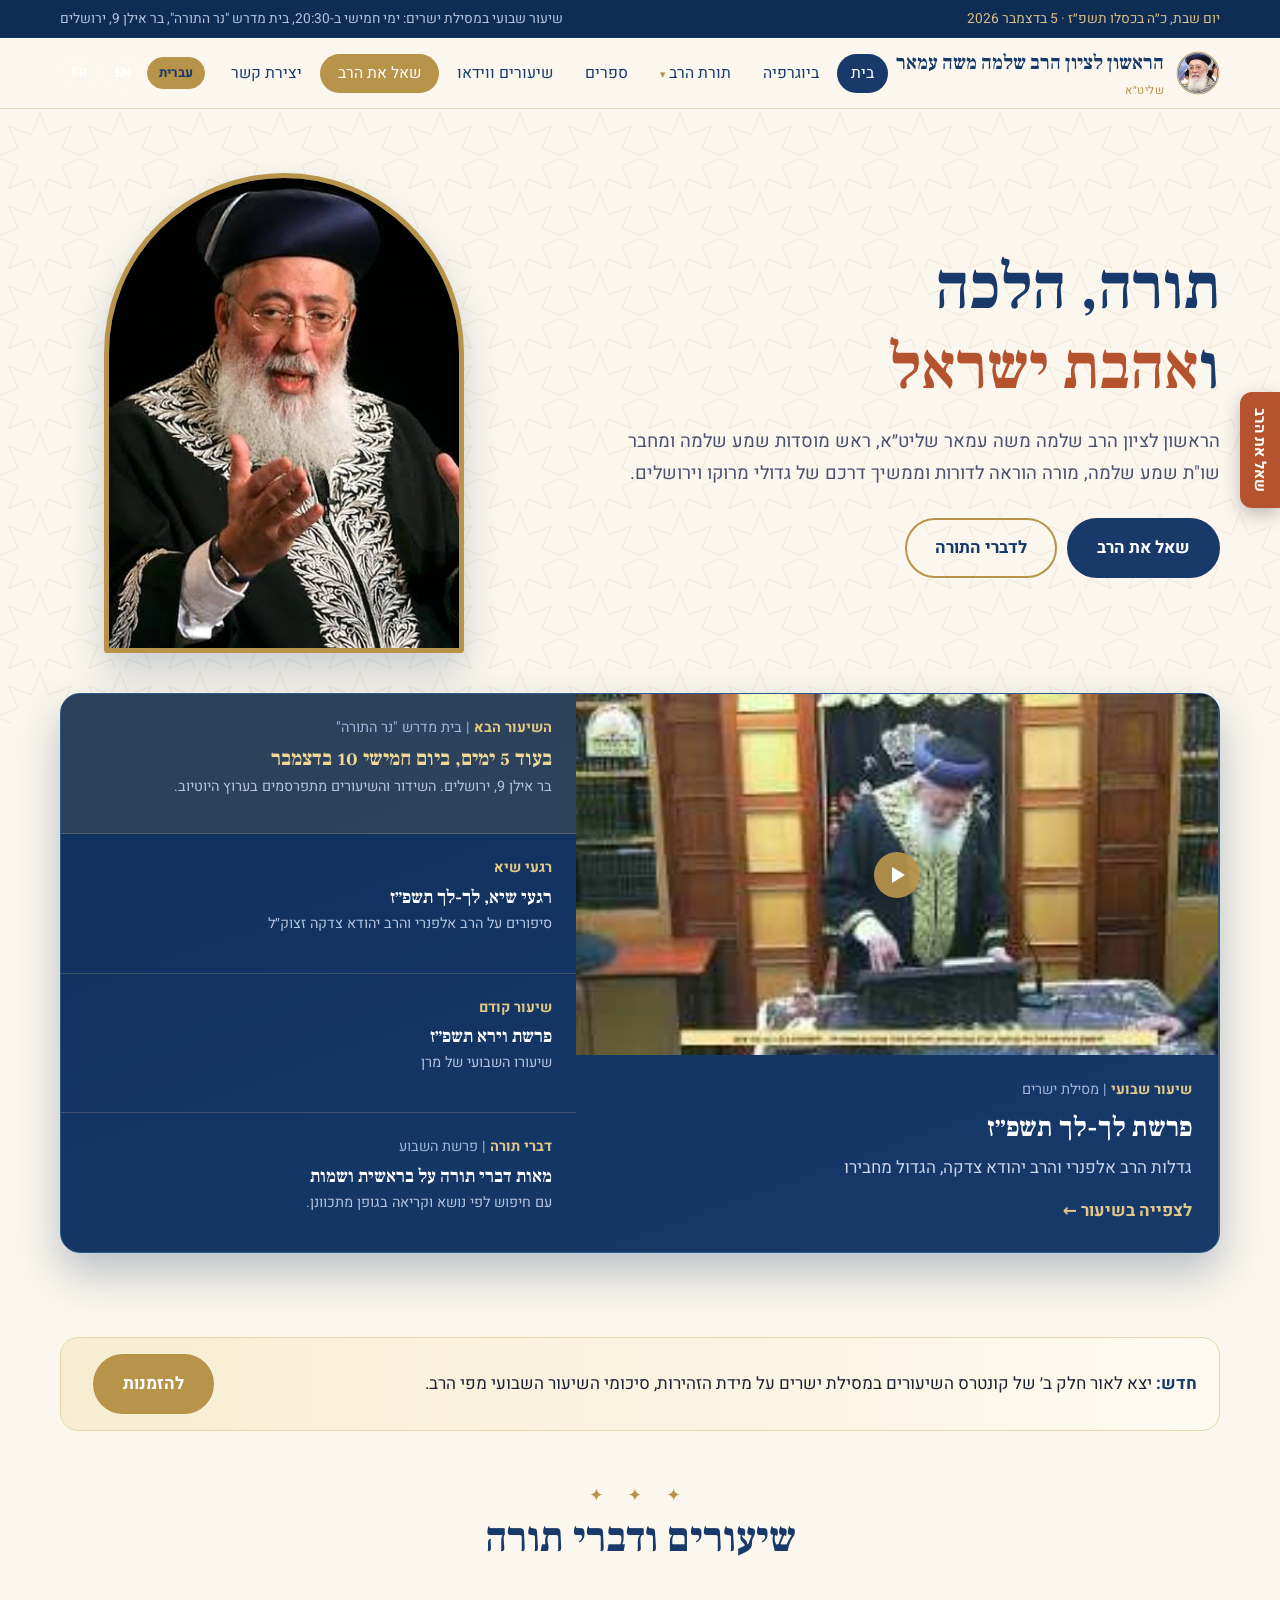
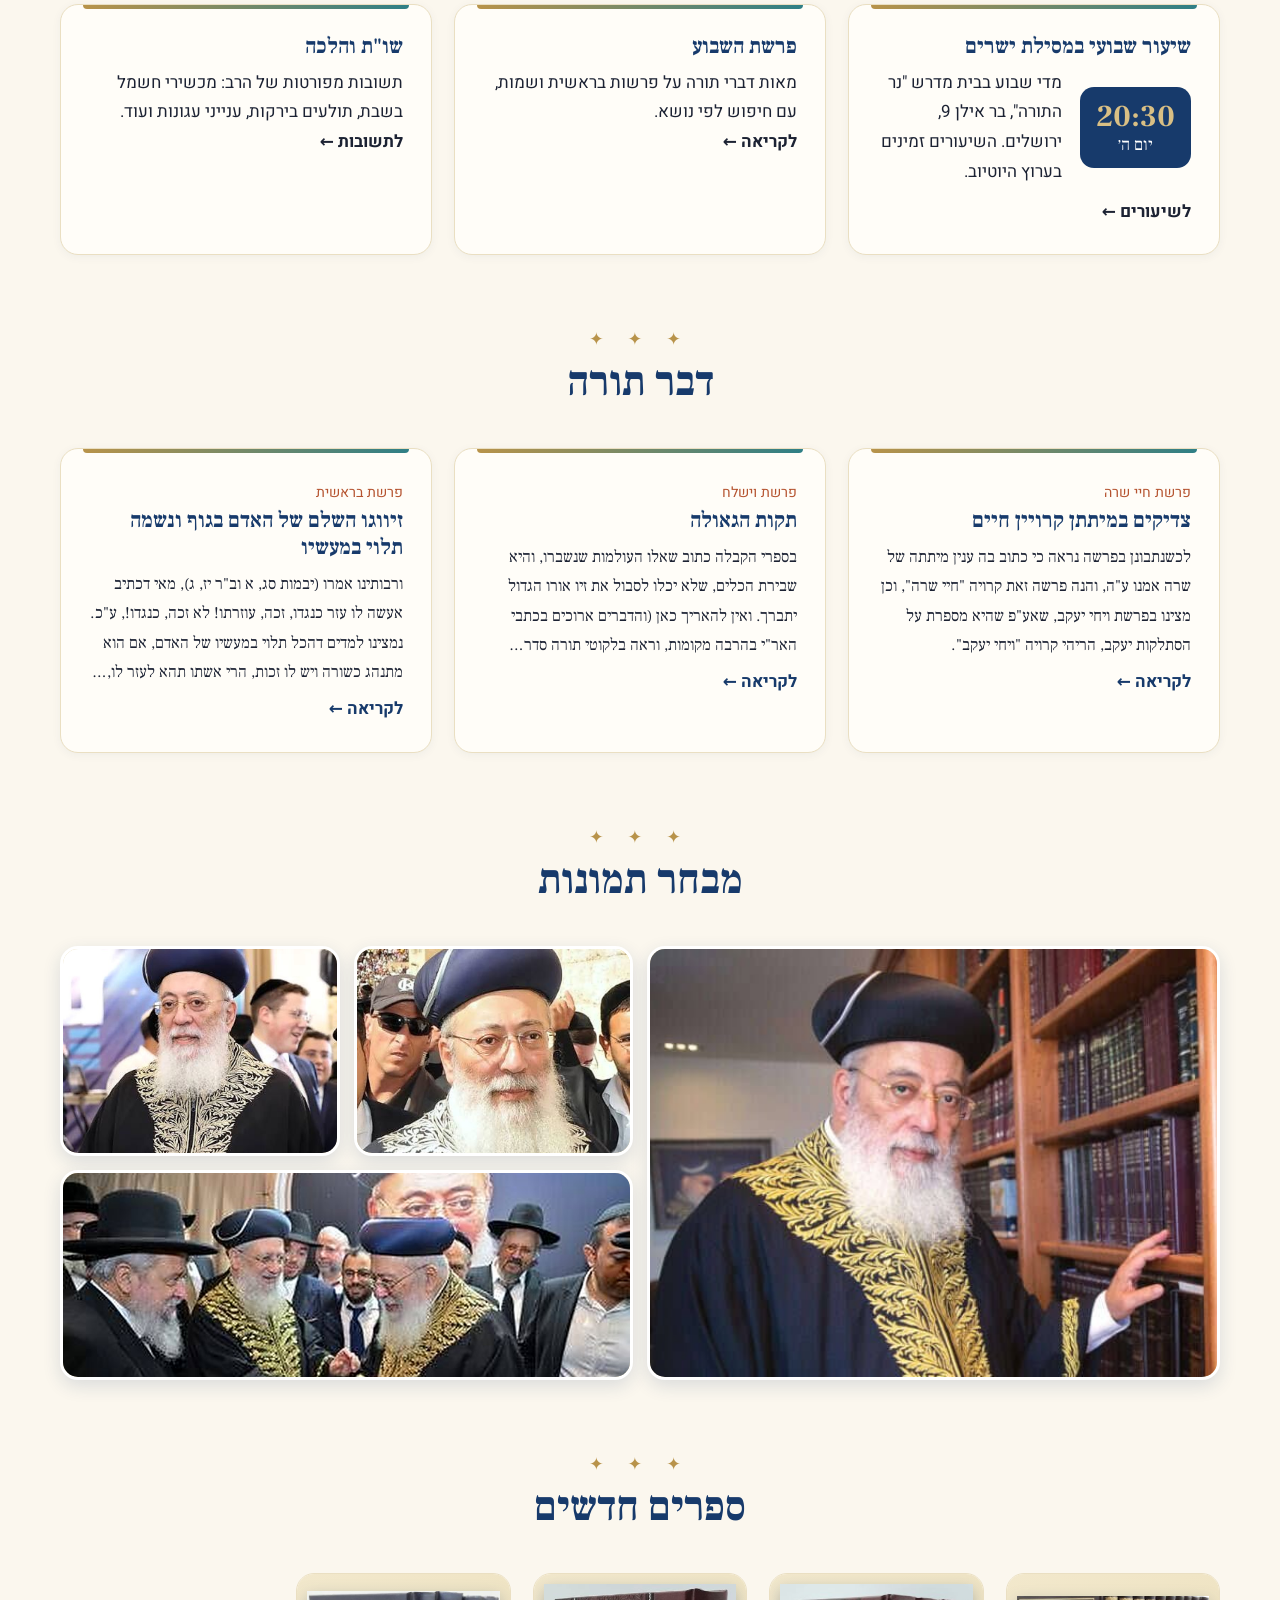
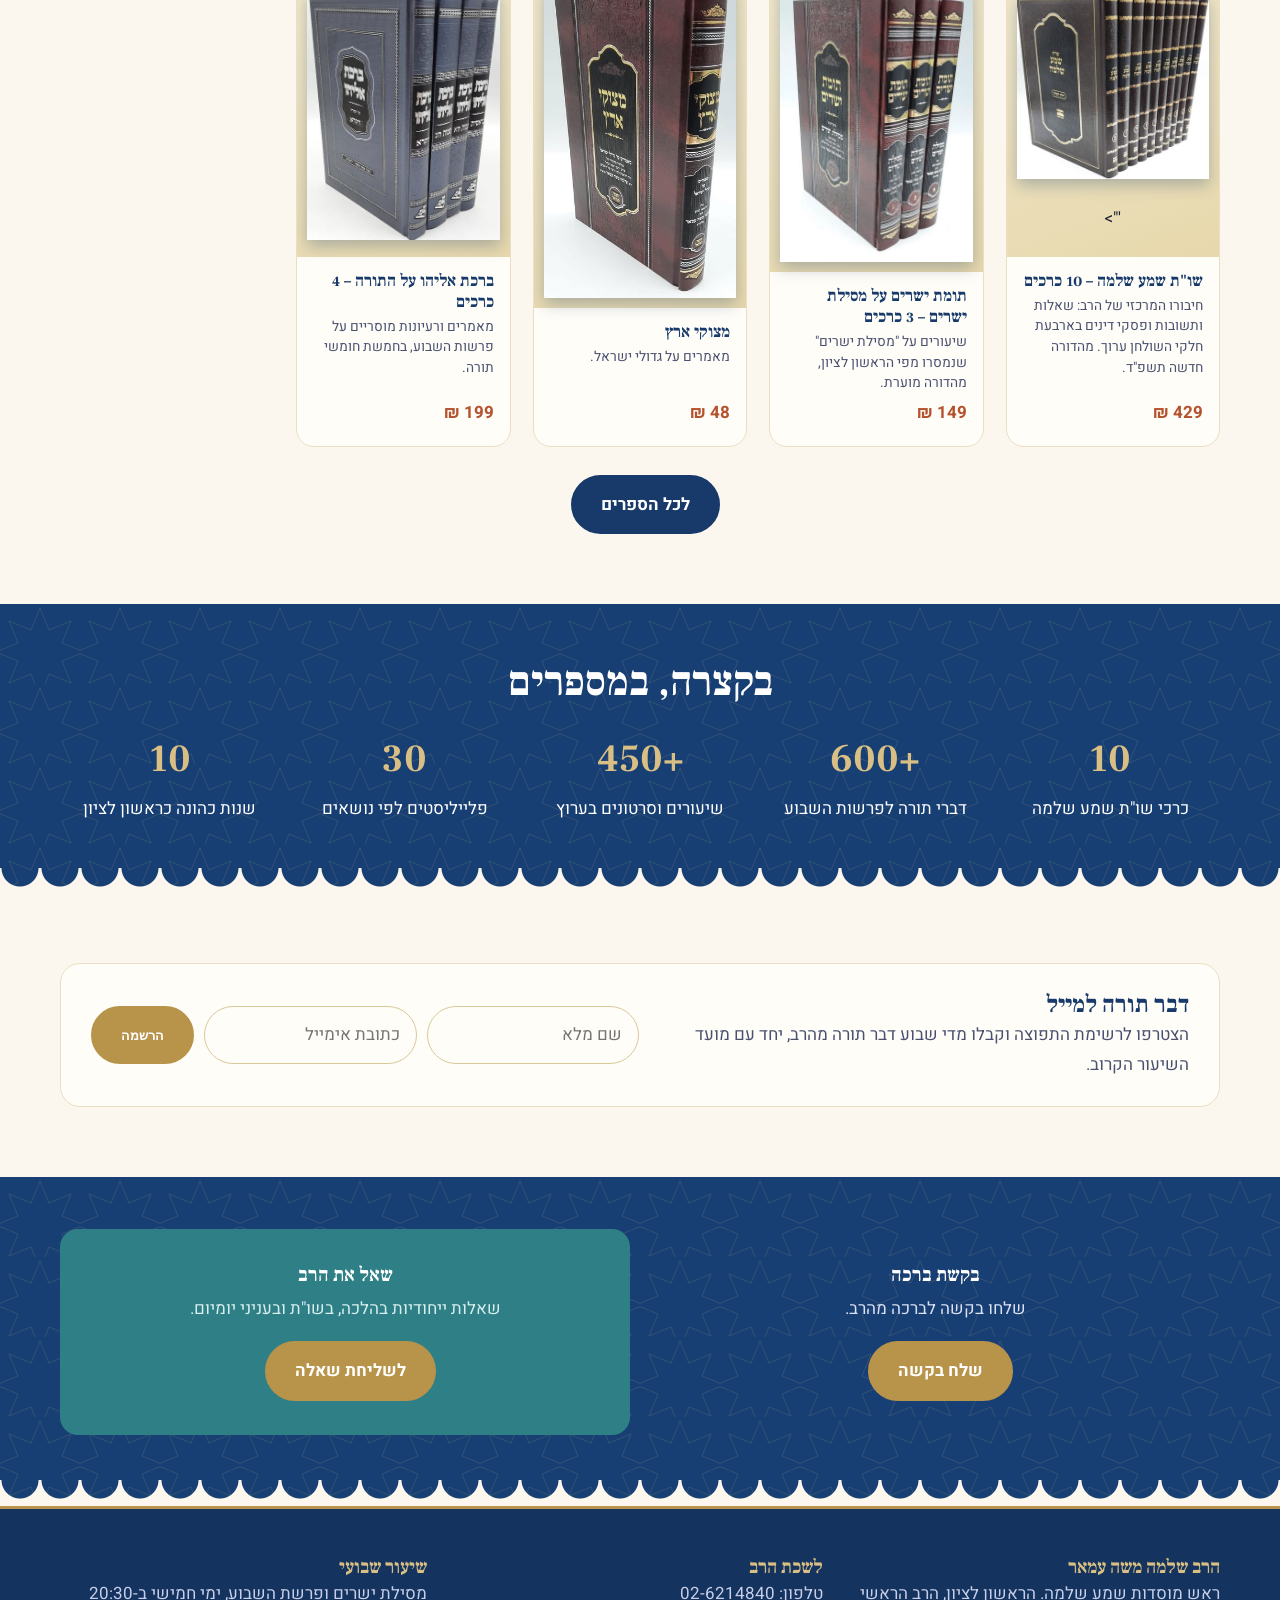
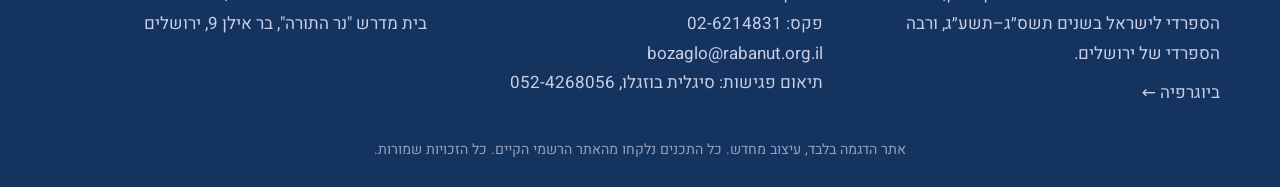
==== commit f7782bca: "Add English/French interface language switcher Hebrew stays the source of truth; the switcher transl" ====
--- a/index.html
+++ b/index.html
@@ -1,18 +1,18 @@
-<!doctype html><html lang="he" dir="rtl"><head><meta charset="utf-8"><meta name="robots" content="noindex,nofollow"><meta name="viewport" content="width=device-width,initial-scale=1"><title>בית | הראשון לציון הרב שלמה משה עמאר</title><meta name="description" content="האתר הרשמי (הדגמה) של הראשון לציון הרב שלמה משה עמאר שליט״א"><link rel="preconnect" href="https://fonts.googleapis.com"><link href="https://fonts.googleapis.com/css2?family=Frank+Ruhl+Libre:wght@500;700;900&family=Heebo:wght@300;400;500;700&display=swap" rel="stylesheet"><link rel="stylesheet" href="style.css"><script src="app.js" defer></script><script src="reader.js" defer></script></head><body data-page="home">
-<header><div class="wrap nav"><a class="brand" href="index.html"><img class="star" src="img/logo.png" alt="" width="44" height="44"><span>הראשון לציון הרב שלמה משה עמאר<small>שליט״א</small></span></a>
-<button class="burger" aria-label="תפריט">☰</button><nav><ul><li><a href="index.html">בית</a></li><li><a href="bio.html">ביוגרפיה</a></li><li class="dd"><a href="parasha.html">תורת הרב</a><ul><li><a href="parasha.html">פרשת השבוע</a></li><li><a href="shut.html">שו"ת והלכה</a></li><li><a href="shira.html">שירה ותפילה</a></li></ul></li><li><a href="books.html">ספרים</a></li><li><a href="videos.html">שיעורים ווידאו</a></li><li><a href="ask.html">שאל את הרב</a></li><li><a href="contact.html">יצירת קשר</a></li></ul></nav></div></header>
+<!doctype html><html lang="he" dir="rtl"><head><meta charset="utf-8"><meta name="viewport" content="width=device-width,initial-scale=1"><title>בית | הראשון לציון הרב שלמה משה עמאר</title><meta name="description" content="האתר הרשמי של הראשון לציון הרב שלמה משה עמאר שליט״א — שיעורים, שו״ת, פרשת השבוע וספרים"><link rel="canonical" href="https://benrosjeremy.github.io/rav-amar/"><meta property="og:type" content="website"><meta property="og:site_name" content="הראשון לציון הרב שלמה משה עמאר שליט״א"><meta property="og:locale" content="he_IL"><meta property="og:url" content="https://benrosjeremy.github.io/rav-amar/"><meta property="og:title" content="הראשון לציון הרב שלמה משה עמאר שליט״א"><meta property="og:description" content="האתר הרשמי של הראשון לציון הרב שלמה משה עמאר שליט״א — שיעורים, שו״ת, פרשת השבוע וספרים"><meta property="og:image" content="https://benrosjeremy.github.io/rav-amar/img/hero.jpg"><meta name="twitter:card" content="summary_large_image"><meta name="twitter:title" content="הראשון לציון הרב שלמה משה עמאר שליט״א"><meta name="twitter:description" content="האתר הרשמי של הראשון לציון הרב שלמה משה עמאר שליט״א — שיעורים, שו״ת, פרשת השבוע וספרים"><meta name="twitter:image" content="https://benrosjeremy.github.io/rav-amar/img/hero.jpg"><link rel="preconnect" href="https://fonts.googleapis.com"><link href="https://fonts.googleapis.com/css2?family=Frank+Ruhl+Libre:wght@500;700;900&family=Heebo:wght@300;400;500;700&display=swap" rel="stylesheet"><link rel="stylesheet" href="style.css"><script src="data/i18n.js" defer></script><script src="app.js" defer></script><script src="reader.js" defer></script></head><body data-page="home">
+<header><div class="wrap nav"><a class="brand" href="index.html"><img class="star" src="img/logo.png" alt="" width="44" height="44"><span data-i18n-region="brand">הראשון לציון הרב שלמה משה עמאר<small>שליט״א</small></span></a>
+<button class="burger" aria-label="תפריט">☰</button><nav data-i18n-region="nav"><ul><li><a href="index.html">בית</a></li><li><a href="bio.html">ביוגרפיה</a></li><li class="dd"><a href="parasha.html">תורת הרב</a><ul><li><a href="parasha.html">פרשת השבוע</a></li><li><a href="shut.html">שו"ת והלכה</a></li><li><a href="shira.html">שירה ותפילה</a></li></ul></li><li><a href="books.html">ספרים</a></li><li><a href="videos.html">שיעורים ווידאו</a></li><li><a href="ask.html">שאל את הרב</a></li><li><a href="contact.html">יצירת קשר</a></li></ul></nav></div></header>
 
-<div class="hero zel"><div class="wrap"><div><h1>תורה, הלכה<br>ו<span>אהבת ישראל</span></h1><p>הראשון לציון הרב שלמה משה עמאר שליט״א, ראש מוסדות שמע שלמה ומחבר שו"ת שמע שלמה, מורה הוראה לדורות וממשיך דרכם של גדולי מרוקו וירושלים.</p><a class="btn" href="ask.html">שאל את הרב</a><a class="btn ghost" href="parasha.html">לדברי התורה</a></div>
+<div class="hero zel"><div class="wrap"><div data-i18n-region="home_hero"><h1>תורה, הלכה<br>ו<span>אהבת ישראל</span></h1><p>הראשון לציון הרב שלמה משה עמאר שליט״א, ראש מוסדות שמע שלמה ומחבר שו"ת שמע שלמה, מורה הוראה לדורות וממשיך דרכם של גדולי מרוקו וירושלים.</p><a class="btn" href="ask.html">שאל את הרב</a><a class="btn ghost" href="parasha.html">לדברי התורה</a></div>
 <div class="arch photo"><img src="img/hero.jpg" alt="הראשון לציון הרב שלמה משה עמאר" width="600" height="400"></div></div></div>
 <section class="board-s"><div class="wrap"><div class="board" id="board" aria-label="חדשות ושיעורים אחרונים"></div></div></section>
-<section style="padding-bottom:20px"><div class="wrap"><div class="notice"><span><b>חדש:</b> יצא לאור חלק ב׳ של קונטרס השיעורים במסילת ישרים על מידת הזהירות, סיכומי השיעור השבועי מפי הרב.</span><a class="btn" href="contact.html#orders">להזמנות</a></div></div></section>
-<section style="padding-top:30px"><div class="wrap"><div class="title"><div class="orn">✦ ✦ ✦</div><h2>שיעורים ודברי תורה</h2></div>
+<section style="padding-bottom:20px"><div class="wrap"><div class="notice" data-i18n-region="home_notice"><span><b>חדש:</b> יצא לאור חלק ב׳ של קונטרס השיעורים במסילת ישרים על מידת הזהירות, סיכומי השיעור השבועי מפי הרב.</span><a class="btn" href="contact.html#orders">להזמנות</a></div></div></section>
+<section style="padding-top:30px"><div class="wrap" data-i18n-region="home_lessons"><div class="title"><div class="orn">✦ ✦ ✦</div><h2>שיעורים ודברי תורה</h2></div>
 <div class="cards"><div class="card"><h3>שיעור שבועי במסילת ישרים</h3><div class="lesson"><div class="time"><b>20:30</b>יום ה׳</div><p>מדי שבוע בבית מדרש "נר התורה", בר אילן 9, ירושלים. השיעורים זמינים בערוץ היוטיוב.</p></div><p style="margin-top:10px"><a href="videos.html"><b>לשיעורים ←</b></a></p></div>
 <div class="card"><h3>פרשת השבוע</h3><p>מאות דברי תורה על פרשות בראשית ושמות, עם חיפוש לפי נושא.</p><p><a href="parasha.html"><b>לקריאה ←</b></a></p></div>
 <div class="card"><h3>שו"ת והלכה</h3><p>תשובות מפורטות של הרב: מכשירי חשמל בשבת, תולעים בירקות, ענייני עגונות ועוד.</p><p><a href="shut.html"><b>לתשובות ←</b></a></p></div></div></div></section>
 <section style="padding-top:0"><div class="wrap"><div class="title"><div class="orn">✦ ✦ ✦</div><h2>דבר תורה</h2></div><div class="cards" id="dvar"></div></div></section>
 <section style="padding-top:0"><div class="wrap"><div class="title"><div class="orn">✦ ✦ ✦</div><h2>מבחר תמונות</h2></div><div class="gal" id="gal"><figure class="g big"><img loading="lazy" src="img/g6.jpg" alt="בספרייה"></figure><figure class="g"><img loading="lazy" src="img/g4.jpg" alt="פורטרט בבית המדרש"></figure><figure class="g"><img loading="lazy" src="img/g5.jpg" alt="באירוע"></figure><figure class="g wide"><img loading="lazy" src="img/g1.jpg" alt="פגישה באירוע"></figure></div></div></section>
 <section style="padding-top:0"><div class="wrap"><div class="title"><div class="orn">✦ ✦ ✦</div><h2>ספרים חדשים</h2></div><div class="books" id="featured"></div><p style="text-align:center;margin-top:28px"><a class="btn" href="books.html" style="background:var(--blue);color:#fff;border-color:var(--blue)">לכל הספרים</a></p></div></section>
-<div class="band zel stats-b"><div class="wrap"><div class="title"><h2>בקצרה, במספרים</h2></div><div class="stats"><div class="stat"><b>10</b>כרכי שו"ת שמע שלמה</div><div class="stat"><b>600+</b>דברי תורה לפרשות השבוע</div><div class="stat"><b>450+</b>שיעורים וסרטונים בערוץ</div><div class="stat"><b>30</b>פלייליסטים לפי נושאים</div><div class="stat"><b>10</b>שנות כהונה כראשון לציון</div></div></div></div>
-<section><div class="wrap"><form class="newsl"><div><h2>דבר תורה למייל</h2><p>הצטרפו לרשימת התפוצה וקבלו מדי שבוע דבר תורה מהרב, יחד עם מועד השיעור הקרוב.</p></div><div class="nf"><input type="text" placeholder="שם מלא" aria-label="שם מלא"><input type="email" placeholder="כתובת אימייל" aria-label="אימייל"><button class="btn" type="submit">הרשמה</button></div></form></div></section>
-<div class="band zel"><div class="wrap ask"><div class="cta"><h3>בקשת ברכה</h3><p>שלחו בקשה לברכה מהרב.</p><a class="btn" href="contact.html">שלח בקשה</a></div><div class="cta terra"><h3>שאל את הרב</h3><p>שאלות ייחודיות בהלכה, בשו"ת ובעניני יומיום.</p><a class="btn" href="ask.html">לשליחת שאלה</a></div></div></div><footer><div class="wrap"><div class="cols"><div><h3>הרב שלמה משה עמאר</h3><p>ראש מוסדות שמע שלמה. הראשון לציון, הרב הראשי הספרדי לישראל בשנים תשס״ג–תשע״ג, ורבה הספרדי של ירושלים.</p><p style="margin-top:10px"><a href="bio.html">ביוגרפיה ←</a></p></div><div><h3>לשכת הרב</h3><p>טלפון: 02-6214840<br>פקס: 02-6214831<br>bozaglo@rabanut.org.il<br>תיאום פגישות: סיגלית בוזגלו, 052-4268056</p></div><div><h3>שיעור שבועי</h3><p>מסילת ישרים ופרשת השבוע, ימי חמישי ב-20:30<br>בית מדרש "נר התורה", בר אילן 9, ירושלים</p></div></div><small>אתר הדגמה בלבד, עיצוב מחדש. כל התכנים נלקחו מהאתר הרשמי הקיים. כל הזכויות שמורות.</small></div></footer></body></html>+<div class="band zel stats-b"><div class="wrap" data-i18n-region="home_stats"><div class="title"><h2>בקצרה, במספרים</h2></div><div class="stats"><div class="stat"><b>10</b>כרכי שו"ת שמע שלמה</div><div class="stat"><b>600+</b>דברי תורה לפרשות השבוע</div><div class="stat"><b>450+</b>שיעורים וסרטונים בערוץ</div><div class="stat"><b>30</b>פלייליסטים לפי נושאים</div><div class="stat"><b>10</b>שנות כהונה כראשון לציון</div></div></div></div>
+<section><div class="wrap"><form class="newsl" data-i18n-region="newsletter"><div><h2>דבר תורה למייל</h2><p>הצטרפו לרשימת התפוצה וקבלו מדי שבוע דבר תורה מהרב, יחד עם מועד השיעור הקרוב.</p></div><div class="nf"><input type="text" placeholder="שם מלא" aria-label="שם מלא"><input type="email" placeholder="כתובת אימייל" aria-label="אימייל"><button class="btn" type="submit">הרשמה</button></div></form></div></section>
+<div class="band zel"><div class="wrap ask" data-i18n-region="home_cta"><div class="cta"><h3>בקשת ברכה</h3><p>שלחו בקשה לברכה מהרב.</p><a class="btn" href="contact.html">שלח בקשה</a></div><div class="cta terra"><h3>שאל את הרב</h3><p>שאלות ייחודיות בהלכה, בשו"ת ובעניני יומיום.</p><a class="btn" href="ask.html">לשליחת שאלה</a></div></div></div><footer><div class="wrap"><div class="cols" data-i18n-region="footer"><div><h3>הרב שלמה משה עמאר</h3><p>ראש מוסדות שמע שלמה. הראשון לציון, הרב הראשי הספרדי לישראל בשנים תשס״ג–תשע״ג, ורבה הספרדי של ירושלים.</p><p style="margin-top:10px"><a href="bio.html">ביוגרפיה ←</a></p></div><div><h3>לשכת הרב</h3><p>טלפון: 02-6214840<br>פקס: 02-6214831<br>bozaglo@rabanut.org.il<br>תיאום פגישות: סיגלית בוזגלו, 052-4268056</p></div><div><h3>שיעור שבועי</h3><p>מסילת ישרים ופרשת השבוע, ימי חמישי ב-20:30<br>בית מדרש "נר התורה", בר אילן 9, ירושלים</p></div></div><small data-i18n-region="footer_note">אתר הדגמה בלבד, עיצוב מחדש. כל התכנים נלקחו מהאתר הרשמי הקיים. כל הזכויות שמורות.</small></div></footer></body></html>
--- a/style.css
+++ b/style.css
@@ -195,9 +195,18 @@
 .chips{display:flex;flex-wrap:wrap;gap:8px}.chips span{background:#f3ead2;border-radius:999px;padding:4px 14px;font-size:.9rem}
 .page-h{padding:38px 0 46px}
 
-.tl{list-style:none;margin:18px 0 0;padding:0 24px 0 0;border-right:2px solid var(--gold)}
+.tl{list-style:none;margin:18px 0 0;padding-inline-end:24px;border-inline-start:2px solid var(--gold)}
 .tl li{position:relative;padding:0 0 16px;display:flex;gap:14px;align-items:baseline}
-.tl li:before{content:"";position:absolute;right:-31px;top:9px;width:10px;height:10px;border-radius:50%;background:var(--ivory);border:2px solid var(--gold)}
+.tl li:before{content:"";position:absolute;inset-inline-start:-31px;top:9px;width:10px;height:10px;border-radius:50%;background:var(--ivory);border:2px solid var(--gold)}
+/* ---- i18n (language switcher + LTR support) ---- */
+nav ul li.langsw{display:flex;gap:4px;align-items:center;padding-inline-start:8px}
+.langsw button{font:700 .82rem Heebo,sans-serif;background:none;border:1px solid rgba(255,255,255,.35);color:#fff;border-radius:999px;padding:5px 11px;cursor:pointer;transition:.2s}
+.langsw button.on{background:var(--gold);color:var(--blue);border-color:var(--gold)}
+.langsw button:hover{border-color:var(--gold)}
+@media(max-width:860px){nav ul li.langsw{padding:10px 0 0;border-top:1px solid rgba(255,255,255,.18);margin-top:6px}}
+.lang-note{background:#f3ead2;border:1px solid #e3d2a0;border-inline-start:4px solid var(--terra);border-radius:10px;padding:12px 16px;margin-bottom:18px;font-size:.92rem;color:#4a5170}
+html[dir="ltr"] #app,html[dir="ltr"] #varch,html[dir="ltr"] #vgrid,html[dir="ltr"] #pfil,html[dir="ltr"] #dvar,html[dir="ltr"] #gal,html[dir="ltr"] #featured,html[dir="ltr"] #allbooks,html[dir="ltr"] #bar,html[dir="ltr"] #board{direction:rtl}
+html[dir="ltr"] .lang-note{direction:ltr;text-align:left}
 .tl b{font-family:'Frank Ruhl Libre',serif;color:var(--terra);font-size:1.15rem;min-width:52px}
 .tl span{color:var(--blue)}
 
@@ -263,3 +272,7 @@
 .vm-fb{position:relative;width:100%;height:100%;display:grid;place-items:center;text-align:center;color:#fff}
 .vm-fb img{position:absolute;inset:0;width:100%;height:100%;object-fit:cover;filter:brightness(.4)}
 .vm-fb div{position:relative;padding:20px;max-width:30em}.vm-fb .btn{margin:8px 0 0}
+
+.pf{background:var(--paper);border:1px solid #eadfc2;border-radius:18px;padding:22px 24px;margin-bottom:34px}
+.pf h2{font-size:1.5rem}.pf>p{color:#4a5170;margin:4px 0 14px}
+.pf select{max-width:420px;cursor:pointer}
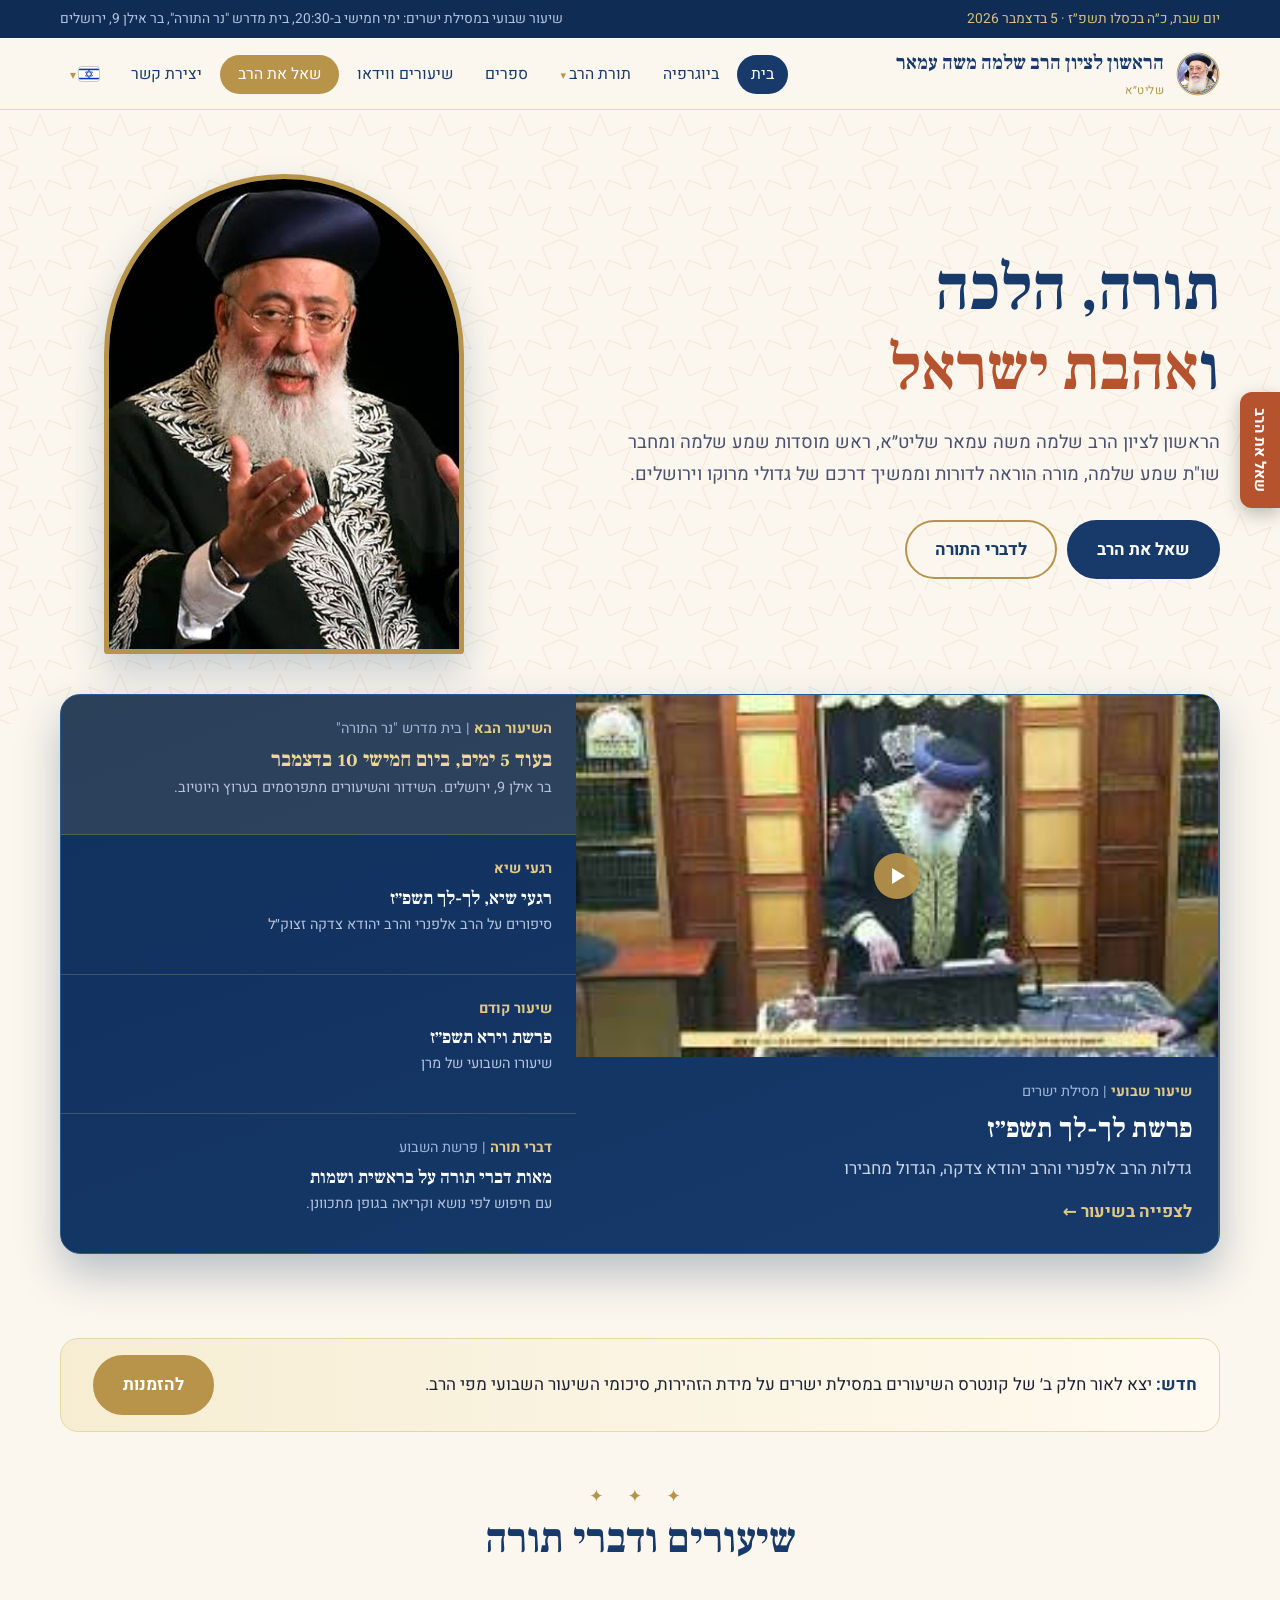
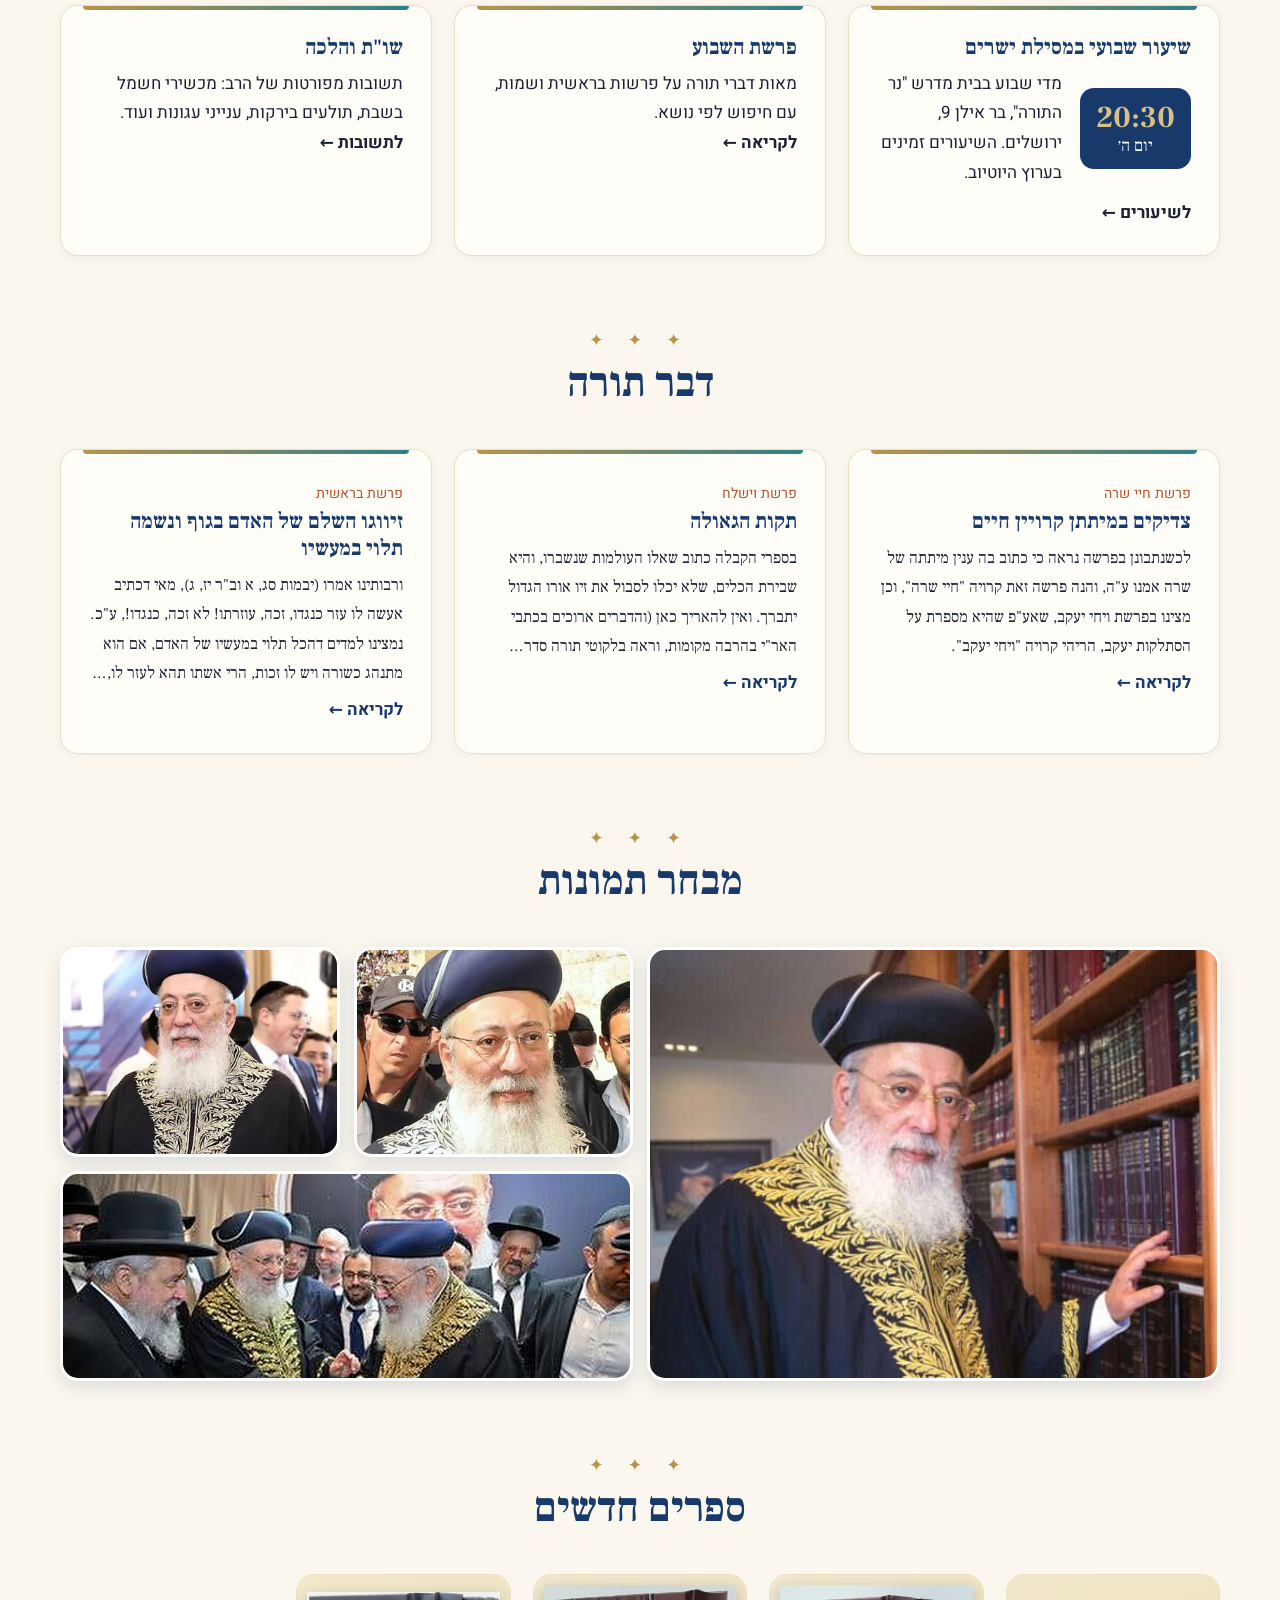
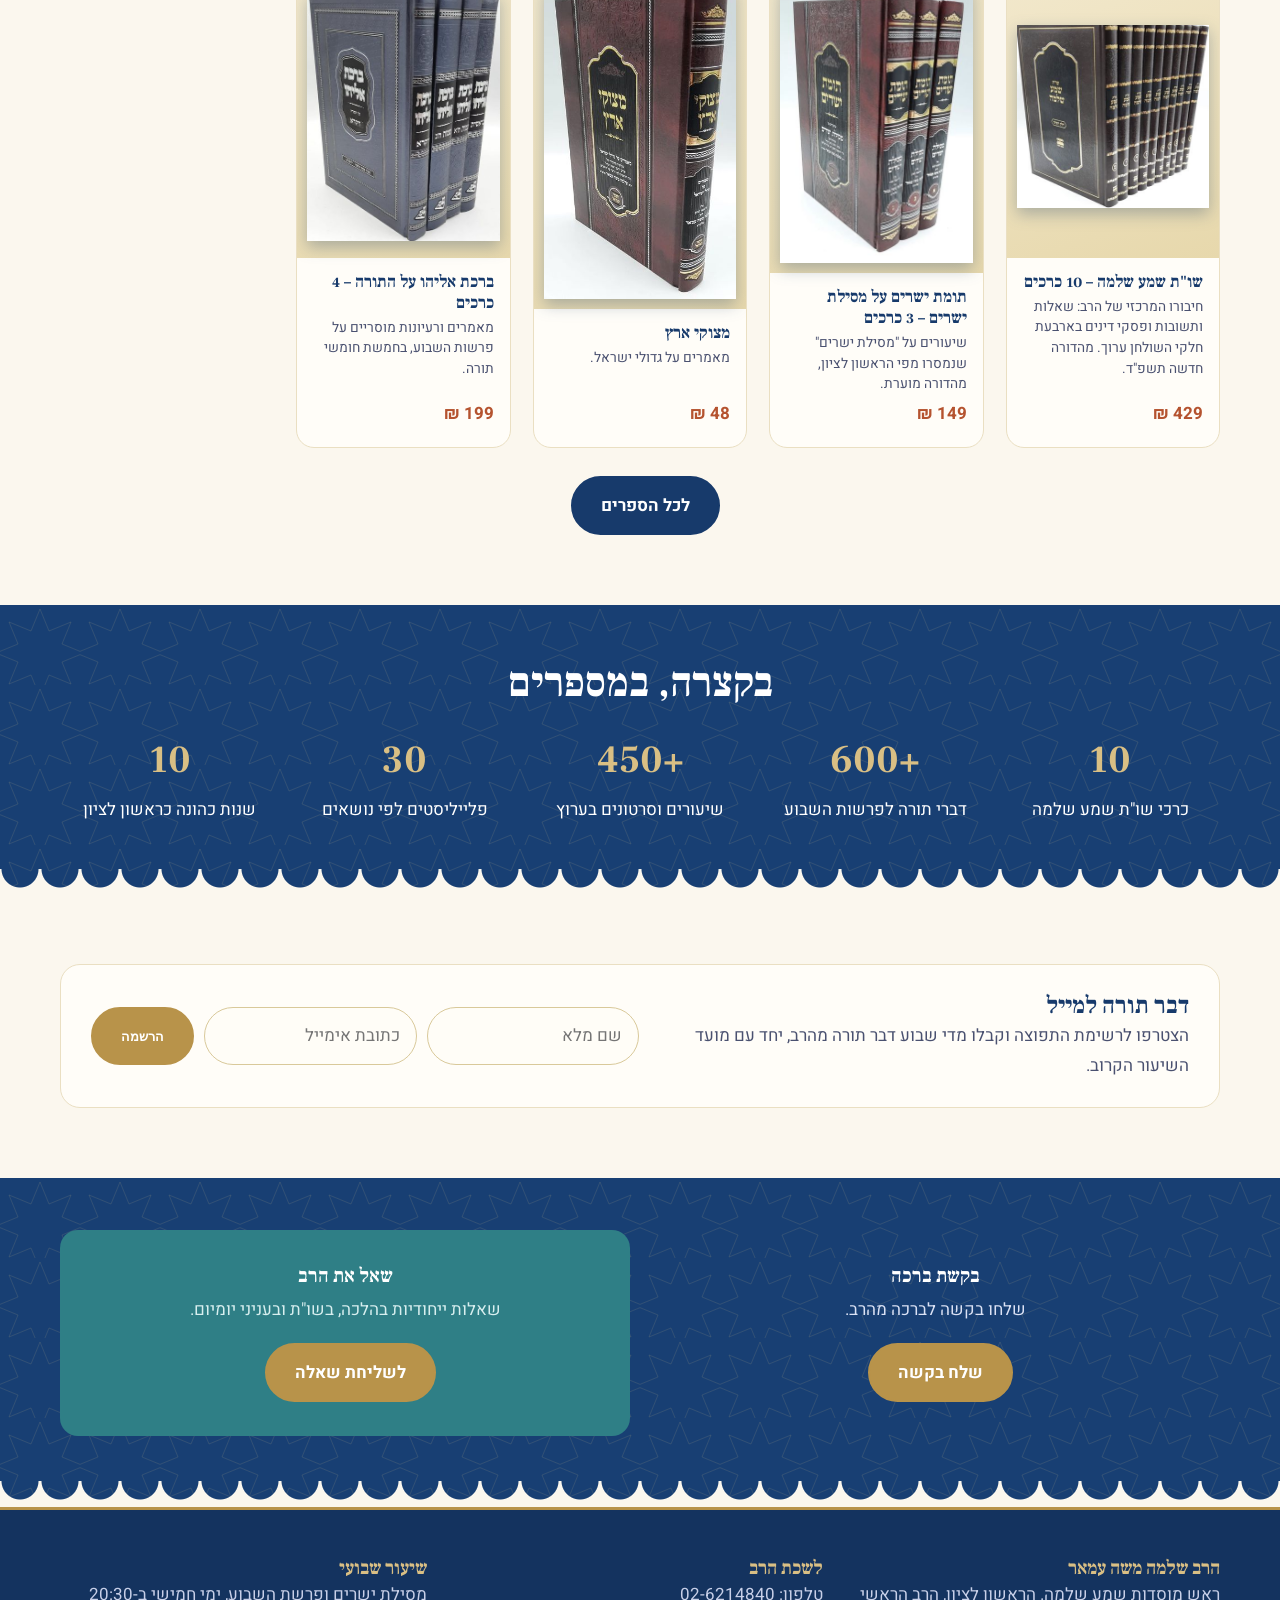
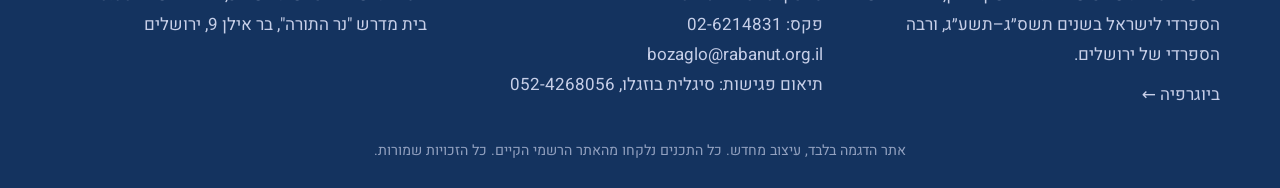
==== commit bc7ea71b: "Translate remaining stray UI headings, fix Tetzaveh spelling mismatch Found by eye on the live site:" ====
--- a/index.html
+++ b/index.html
@@ -10,9 +10,9 @@
 <div class="cards"><div class="card"><h3>שיעור שבועי במסילת ישרים</h3><div class="lesson"><div class="time"><b>20:30</b>יום ה׳</div><p>מדי שבוע בבית מדרש "נר התורה", בר אילן 9, ירושלים. השיעורים זמינים בערוץ היוטיוב.</p></div><p style="margin-top:10px"><a href="videos.html"><b>לשיעורים ←</b></a></p></div>
 <div class="card"><h3>פרשת השבוע</h3><p>מאות דברי תורה על פרשות בראשית ושמות, עם חיפוש לפי נושא.</p><p><a href="parasha.html"><b>לקריאה ←</b></a></p></div>
 <div class="card"><h3>שו"ת והלכה</h3><p>תשובות מפורטות של הרב: מכשירי חשמל בשבת, תולעים בירקות, ענייני עגונות ועוד.</p><p><a href="shut.html"><b>לתשובות ←</b></a></p></div></div></div></section>
-<section style="padding-top:0"><div class="wrap"><div class="title"><div class="orn">✦ ✦ ✦</div><h2>דבר תורה</h2></div><div class="cards" id="dvar"></div></div></section>
-<section style="padding-top:0"><div class="wrap"><div class="title"><div class="orn">✦ ✦ ✦</div><h2>מבחר תמונות</h2></div><div class="gal" id="gal"><figure class="g big"><img loading="lazy" src="img/g6.jpg" alt="בספרייה"></figure><figure class="g"><img loading="lazy" src="img/g4.jpg" alt="פורטרט בבית המדרש"></figure><figure class="g"><img loading="lazy" src="img/g5.jpg" alt="באירוע"></figure><figure class="g wide"><img loading="lazy" src="img/g1.jpg" alt="פגישה באירוע"></figure></div></div></section>
-<section style="padding-top:0"><div class="wrap"><div class="title"><div class="orn">✦ ✦ ✦</div><h2>ספרים חדשים</h2></div><div class="books" id="featured"></div><p style="text-align:center;margin-top:28px"><a class="btn" href="books.html" style="background:var(--blue);color:#fff;border-color:var(--blue)">לכל הספרים</a></p></div></section>
+<section style="padding-top:0"><div class="wrap"><div class="title"><div class="orn">✦ ✦ ✦</div><h2 data-i18n-region="home_dvar_title">דבר תורה</h2></div><div class="cards" id="dvar"></div></div></section>
+<section style="padding-top:0"><div class="wrap"><div class="title"><div class="orn">✦ ✦ ✦</div><h2 data-i18n-region="home_gallery_title">מבחר תמונות</h2></div><div class="gal" id="gal"><figure class="g big"><img loading="lazy" src="img/g6.jpg" alt="בספרייה"></figure><figure class="g"><img loading="lazy" src="img/g4.jpg" alt="פורטרט בבית המדרש"></figure><figure class="g"><img loading="lazy" src="img/g5.jpg" alt="באירוע"></figure><figure class="g wide"><img loading="lazy" src="img/g1.jpg" alt="פגישה באירוע"></figure></div></div></section>
+<section style="padding-top:0"><div class="wrap"><div class="title"><div class="orn">✦ ✦ ✦</div><h2 data-i18n-region="home_newbooks_title">ספרים חדשים</h2></div><div class="books" id="featured"></div><p style="text-align:center;margin-top:28px"><a class="btn" href="books.html" style="background:var(--blue);color:#fff;border-color:var(--blue)" data-i18n-region="home_allbooks">לכל הספרים</a></p></div></section>
 <div class="band zel stats-b"><div class="wrap" data-i18n-region="home_stats"><div class="title"><h2>בקצרה, במספרים</h2></div><div class="stats"><div class="stat"><b>10</b>כרכי שו"ת שמע שלמה</div><div class="stat"><b>600+</b>דברי תורה לפרשות השבוע</div><div class="stat"><b>450+</b>שיעורים וסרטונים בערוץ</div><div class="stat"><b>30</b>פלייליסטים לפי נושאים</div><div class="stat"><b>10</b>שנות כהונה כראשון לציון</div></div></div></div>
 <section><div class="wrap"><form class="newsl" data-i18n-region="newsletter"><div><h2>דבר תורה למייל</h2><p>הצטרפו לרשימת התפוצה וקבלו מדי שבוע דבר תורה מהרב, יחד עם מועד השיעור הקרוב.</p></div><div class="nf"><input type="text" placeholder="שם מלא" aria-label="שם מלא"><input type="email" placeholder="כתובת אימייל" aria-label="אימייל"><button class="btn" type="submit">הרשמה</button></div></form></div></section>
 <div class="band zel"><div class="wrap ask" data-i18n-region="home_cta"><div class="cta"><h3>בקשת ברכה</h3><p>שלחו בקשה לברכה מהרב.</p><a class="btn" href="contact.html">שלח בקשה</a></div><div class="cta terra"><h3>שאל את הרב</h3><p>שאלות ייחודיות בהלכה, בשו"ת ובעניני יומיום.</p><a class="btn" href="ask.html">לשליחת שאלה</a></div></div></div><footer><div class="wrap"><div class="cols" data-i18n-region="footer"><div><h3>הרב שלמה משה עמאר</h3><p>ראש מוסדות שמע שלמה. הראשון לציון, הרב הראשי הספרדי לישראל בשנים תשס״ג–תשע״ג, ורבה הספרדי של ירושלים.</p><p style="margin-top:10px"><a href="bio.html">ביוגרפיה ←</a></p></div><div><h3>לשכת הרב</h3><p>טלפון: 02-6214840<br>פקס: 02-6214831<br>bozaglo@rabanut.org.il<br>תיאום פגישות: סיגלית בוזגלו, 052-4268056</p></div><div><h3>שיעור שבועי</h3><p>מסילת ישרים ופרשת השבוע, ימי חמישי ב-20:30<br>בית מדרש "נר התורה", בר אילן 9, ירושלים</p></div></div><small data-i18n-region="footer_note">אתר הדגמה בלבד, עיצוב מחדש. כל התכנים נלקחו מהאתר הרשמי הקיים. כל הזכויות שמורות.</small></div></footer></body></html>
--- a/style.css
+++ b/style.css
@@ -1,22 +1,22 @@
 :root{--blue:#10285c;--blue2:#1b3d86;--gold:#c8a24b;--gold2:#e6cf8f;--ivory:#f8f2e4;--paper:#fffaf0;--terra:#b5532f;--ink:#1c2233;--r:18px}
 *{box-sizing:border-box;margin:0}html{scroll-behavior:smooth}
-body{font-family:'Heebo',system-ui,sans-serif;background:var(--ivory);color:var(--ink);line-height:1.75;font-size:17px;direction:rtl}
+body{font-family:'Heebo',system-ui,sans-serif;background:var(--ivory);color:var(--ink);line-height:1.75;font-size:17px}
 h1,h2,h3{font-family:'Frank Ruhl Libre',serif;color:var(--blue);line-height:1.25}
 a{color:inherit;text-decoration:none}img{max-width:100%;display:block}
 .wrap{width:min(1160px,100% - 32px);margin-inline:auto}
 .zel{background-color:var(--blue);background-image:url("data:image/svg+xml,%3Csvg xmlns='http://www.w3.org/2000/svg' width='80' height='80' viewBox='0 0 80 80'%3E%3Cg fill='none' stroke='%23c8a24b' stroke-opacity='.28' stroke-width='1.2'%3E%3Cpath d='M40 4l9 22 22-9-9 22 22 9-22 9 9 22-22-9-9 22-9-22-22 9 9-22-22-9 22-9-9-22 22 9z'/%3E%3Ccircle cx='40' cy='40' r='9'/%3E%3C/g%3E%3C/svg%3E")}
 /* header */
 header{position:sticky;top:0;z-index:50;background:rgba(16,40,92,.97);backdrop-filter:blur(8px);border-bottom:3px solid var(--gold)}
-.nav{display:flex;align-items:center;justify-content:space-between;height:70px}
+.nav{display:flex;align-items:center;justify-content:space-between;min-height:70px;flex-wrap:wrap;gap:10px 0;padding:8px 0}
 .brand{display:flex;align-items:center;gap:12px;color:#fff;font-family:'Frank Ruhl Libre',serif;font-size:1.25rem;font-weight:700}
 .brand small{display:block;font-family:Heebo;font-weight:400;font-size:.72rem;color:var(--gold2);letter-spacing:.5px}
 .star{width:36px;height:36px;color:var(--gold)}
-nav ul{display:flex;gap:4px;list-style:none;padding:0}
-nav a{color:#fff;padding:8px 14px;border-radius:999px;font-size:.98rem;transition:.2s}
+nav ul{display:flex;flex-wrap:wrap;gap:4px;row-gap:6px;list-style:none;padding:0}
+nav a{color:#fff;padding:8px 14px;border-radius:999px;font-size:.98rem;white-space:nowrap;transition:.2s}
 nav a:hover,nav a.on{background:var(--gold);color:var(--blue)}
 .burger{display:none;background:none;border:0;color:#fff;font-size:30px;cursor:pointer}
 @media(max-width:860px){.burger{display:block}nav{position:absolute;top:70px;inset-inline:0;background:var(--blue);max-height:0;overflow:hidden;transition:max-height .3s}
-nav.open{max-height:420px;border-bottom:3px solid var(--gold)}nav ul{flex-direction:column;padding:12px 16px}nav a{display:block}}
+nav.open{max-height:calc(100vh - 70px);overflow-y:auto;border-bottom:3px solid var(--gold)}nav ul{flex-direction:column;padding:12px 16px}nav a{display:block}}
 /* hero */
 .hero{color:#fff;padding:70px 0 90px;position:relative;overflow:hidden}
 .hero .wrap{display:grid;grid-template-columns:1.2fr .8fr;gap:40px;align-items:center}
@@ -73,7 +73,7 @@
 .band{color:#fff;position:relative;padding:56px 0 76px}.band h2{color:#fff}
 /* forms */
 form{display:grid;gap:14px;max-width:560px;margin:auto}
-input,textarea,select{font:inherit;padding:13px 16px;border:2px solid #d9c892;border-radius:12px;background:#fff;width:100%;direction:rtl}
+input,textarea,select{font:inherit;padding:13px 16px;border:2px solid #d9c892;border-radius:12px;background:#fff;width:100%}
 input:focus,textarea:focus{outline:3px solid var(--gold2);border-color:var(--gold)}
 footer{background:#0b1c44;color:#c7cfe8;padding:46px 0 24px;border-top:4px solid var(--gold)}
 footer .cols{display:grid;grid-template-columns:repeat(auto-fit,minmax(220px,1fr));gap:30px}footer h3{color:var(--gold2);font-size:1.2rem}
@@ -147,10 +147,16 @@
 nav .dd{position:relative}
 nav .dd>ul{display:none;position:absolute;top:100%;inset-inline-start:0;min-width:190px;flex-direction:column;gap:2px;padding:8px;background:var(--paper);border:1px solid #e6d9b4;border-radius:14px;box-shadow:0 14px 30px rgba(23,58,107,.16);z-index:60}
 nav .dd:hover>ul,nav .dd:focus-within>ul{display:flex}
-nav .dd>a::after{content:" ▾";font-size:.7em;color:var(--gold)}
-nav .dd>ul a{display:block;border-radius:10px;padding:8px 14px;white-space:nowrap}
+nav .dd>a::after,nav .dd>button.dd-trigger::after{content:" ▾";font-size:.7em;color:var(--gold)}
+nav .dd>ul a,nav .dd>ul button{display:block;width:100%;text-align:inherit;border-radius:10px;padding:8px 14px;white-space:nowrap;font:inherit;background:none;border:0;color:var(--blue);cursor:pointer}
+nav .dd>ul button:hover,nav .dd>ul button.on{background:var(--gold);color:var(--blue)}
+nav .dd.langsw>ul button{display:flex;align-items:center;gap:8px}
+nav .dd.langsw>ul button.on{font-weight:700}
+nav .dd.langsw>ul button.on::after{content:"✓";margin-inline-start:auto}
+nav .dd.langsw>button.dd-trigger{font-size:1.1rem;line-height:1;padding:8px 10px;background:none;border:0;color:inherit;cursor:pointer}
+nav .dd.langsw svg{border-radius:3px;box-shadow:0 0 0 1px rgba(0,0,0,.18);vertical-align:middle;flex:none}
 @media(max-width:1020px){nav a{padding:8px 10px;font-size:.92rem}}
-@media(max-width:860px){nav .dd>ul{display:flex;position:static;box-shadow:none;border:0;background:transparent;padding:0 14px 6px 0;min-width:0}nav .dd>a::after{content:""}nav ul{align-items:stretch}}
+@media(max-width:860px){nav .dd>ul{display:flex;position:static;box-shadow:none;border:0;background:transparent;padding:0 14px 6px 0;min-width:0}nav .dd>a::after,nav .dd>button.dd-trigger::after{content:""}nav ul{align-items:stretch}}
 .tiles{display:grid;grid-template-columns:repeat(auto-fill,minmax(210px,1fr));gap:16px}
 .tile{display:flex;flex-direction:column;gap:2px;background:var(--paper);border:1px solid #eadfc2;border-radius:var(--r);padding:18px 20px;transition:.2s;position:relative;overflow:hidden}
 .tile:hover{transform:translateY(-4px);box-shadow:0 12px 24px rgba(23,58,107,.12);border-color:var(--gold)}
@@ -199,13 +205,10 @@
 .tl li{position:relative;padding:0 0 16px;display:flex;gap:14px;align-items:baseline}
 .tl li:before{content:"";position:absolute;inset-inline-start:-31px;top:9px;width:10px;height:10px;border-radius:50%;background:var(--ivory);border:2px solid var(--gold)}
 /* ---- i18n (language switcher + LTR support) ---- */
-nav ul li.langsw{display:flex;gap:4px;align-items:center;padding-inline-start:8px}
-.langsw button{font:700 .82rem Heebo,sans-serif;background:none;border:1px solid rgba(255,255,255,.35);color:#fff;border-radius:999px;padding:5px 11px;cursor:pointer;transition:.2s}
-.langsw button.on{background:var(--gold);color:var(--blue);border-color:var(--gold)}
-.langsw button:hover{border-color:var(--gold)}
-@media(max-width:860px){nav ul li.langsw{padding:10px 0 0;border-top:1px solid rgba(255,255,255,.18);margin-top:6px}}
+nav .dd.langsw{margin-inline-start:4px}
+nav .dd.langsw>ul{inset-inline-start:auto;inset-inline-end:0}
+@media(max-width:860px){nav .dd.langsw{padding:10px 0 0;border-top:1px solid rgba(255,255,255,.18);margin-top:6px}nav .dd.langsw>ul{padding-inline-start:14px}}
 .lang-note{background:#f3ead2;border:1px solid #e3d2a0;border-inline-start:4px solid var(--terra);border-radius:10px;padding:12px 16px;margin-bottom:18px;font-size:.92rem;color:#4a5170}
-html[dir="ltr"] #app,html[dir="ltr"] #varch,html[dir="ltr"] #vgrid,html[dir="ltr"] #pfil,html[dir="ltr"] #dvar,html[dir="ltr"] #gal,html[dir="ltr"] #featured,html[dir="ltr"] #allbooks,html[dir="ltr"] #bar,html[dir="ltr"] #board{direction:rtl}
 html[dir="ltr"] .lang-note{direction:ltr;text-align:left}
 .tl b{font-family:'Frank Ruhl Libre',serif;color:var(--terra);font-size:1.15rem;min-width:52px}
 .tl span{color:var(--blue)}
@@ -258,7 +261,7 @@
 #asktab form{display:grid;gap:8px}#asktab input,#asktab textarea{padding:10px 12px;border:1px solid #d9c99a;border-radius:10px;font:inherit;background:#fffdf7;width:100%}
 #asktab .btn{margin:0;cursor:pointer}#asktab .ax{position:absolute;top:6px;inset-inline-end:10px;background:none;border:0;font-size:1.5rem;cursor:pointer;color:#4a5170}
 .tilebar{display:grid!important;grid-template-columns:repeat(auto-fill,minmax(160px,1fr));gap:12px;margin-bottom:10px}
-.tilebar .chip{border-radius:12px;padding:16px 14px;text-align:right;background:var(--paper);border:1px solid #eadfc2;border-bottom:3px solid var(--gold);font-weight:700;color:var(--blue);margin:0}
+.tilebar .chip{border-radius:12px;padding:16px 14px;text-align:end;background:var(--paper);border:1px solid #eadfc2;border-bottom:3px solid var(--gold);font-weight:700;color:var(--blue);margin:0}
 .tilebar .chip.on{background:var(--blue);color:#fff;border-color:var(--blue);border-bottom-color:var(--gold)}
 @media print{.strip,#asktab,header,footer,.tools,.pn,.newsl{display:none!important}}
 @media(max-width:700px){#asktab{top:auto;bottom:16px;transform:none;inset-inline-start:12px}#asktab .at{writing-mode:horizontal-tb;border-radius:999px!important;padding:11px 18px}#asktab .ap{top:auto;bottom:54px;transform:none;inset-inline-start:0}}
@@ -276,3 +279,31 @@
 .pf{background:var(--paper);border:1px solid #eadfc2;border-radius:18px;padding:22px 24px;margin-bottom:34px}
 .pf h2{font-size:1.5rem}.pf>p{color:#4a5170;margin:4px 0 14px}
 .pf select{max-width:420px;cursor:pointer}
+
+/* Mobile language navigation: keep dropdowns collapsed until focused. */
+@media(max-width:860px){
+ header nav .dd>ul{display:none}
+ header nav .dd:focus-within>ul{display:flex}
+ header nav .dd:hover:not(:focus-within)>ul{display:none}
+ header nav .dd>a,header nav .dd>button.dd-trigger{display:block;width:100%;text-align:start}
+ header nav .langsw>button.dd-trigger{width:auto}
+ header nav.open{max-height:calc(100dvh - 70px);overflow-y:auto}
+}
+@media(max-width:520px){
+ header nav.open{max-height:calc(100dvh - 64px)}
+}
+.read .body[lang="he"],.read [lang="he"],.alist [lang="he"]{direction:rtl;unicode-bidi:isolate}
+
+/* Keep the mobile hamburger next to the site name regardless of locale. */
+@media(max-width:860px){
+ header .nav{flex-wrap:nowrap;min-height:64px;gap:8px}
+ header .nav>.brand{min-width:0;flex:1;max-width:calc(100% - 54px)}
+ header .nav>.brand span{min-width:0;overflow-wrap:normal;line-height:1.3}
+ header .nav>.burger{display:block;flex:none;margin-inline-start:auto;align-self:center;line-height:1}
+ header .nav>nav{top:100%;inset-inline:0}
+ header nav.open{max-height:calc(100dvh - 76px);overflow-y:auto}
+}
+@media(max-width:520px){
+ header .nav>.brand{font-size:clamp(.76rem,3.5vw,.95rem)}
+ header .nav>.brand .star{width:34px;height:34px}
+}
